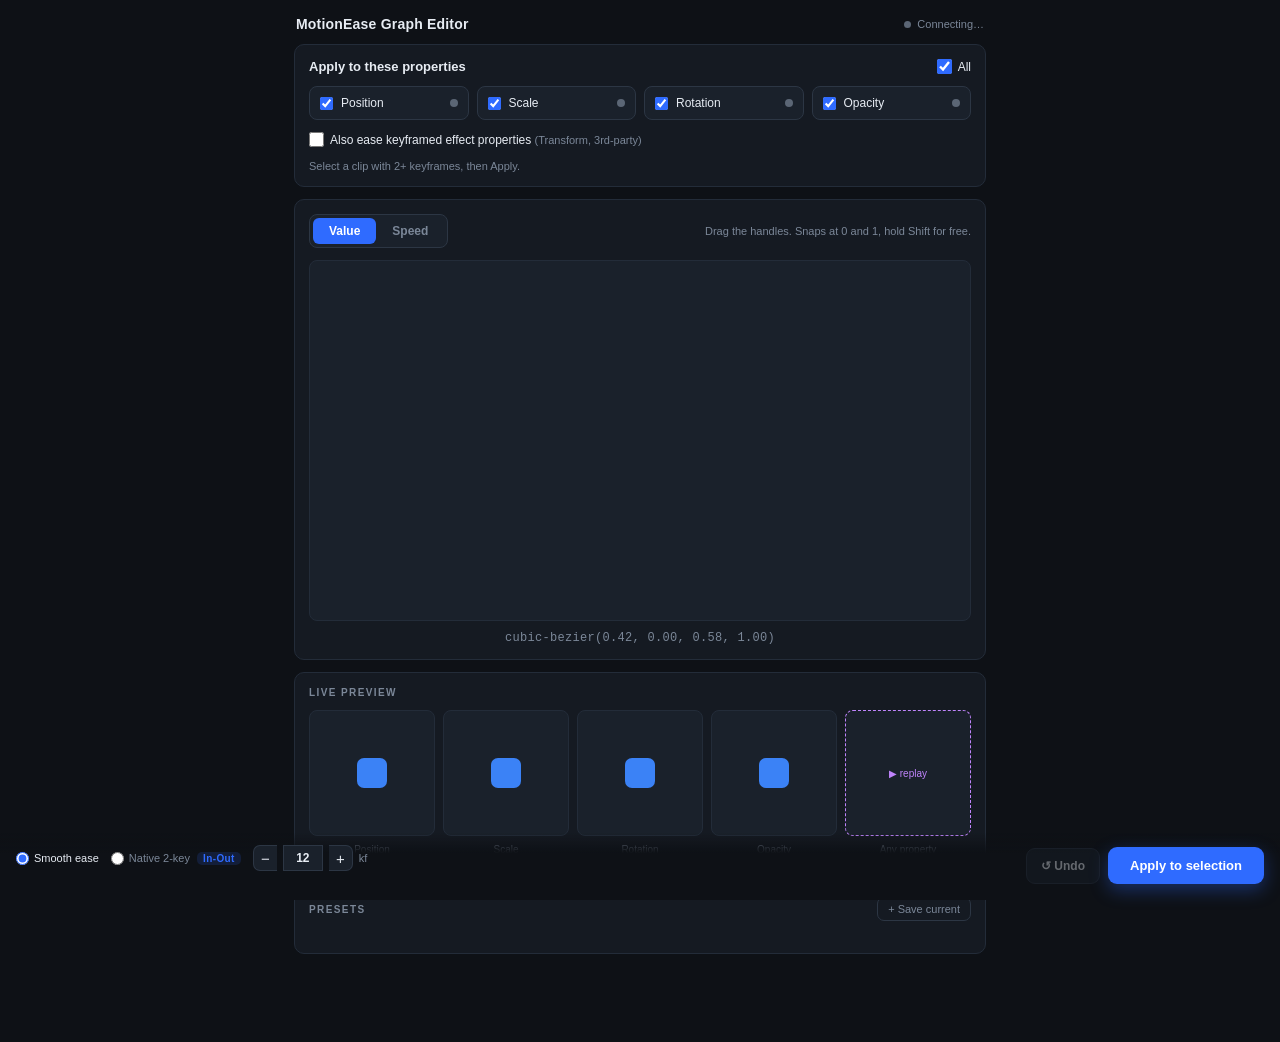
==== client/index.html @ fe0fc0a9 "Add Undo/Restore for Apply + clarify Value/Speed - Host snapshots each property's keyframes (times/v" ====
<!DOCTYPE html>
<html lang="en">
<head>
    <meta charset="UTF-8" />
    <meta name="viewport" content="width=device-width, initial-scale=1.0" />
    <title>MotionEase Graph Editor</title>
    <link rel="stylesheet" href="css/style.css" />
</head>
<body>
    <div id="app">
        <!-- Title bar -->
        <header class="titlebar">
            <span class="title">MotionEase Graph Editor</span>
            <span class="status" id="hostStatus"><span class="dot"></span> Connecting…</span>
        </header>

        <!-- Properties -->
        <section class="block">
            <div class="row spread">
                <h2>Apply to these properties</h2>
                <label class="check inline">
                    <input type="checkbox" id="propAll" checked />
                    <span>All</span>
                </label>
            </div>
            <div class="prop-grid" id="propGrid">
                <label class="prop-chip"><input type="checkbox" data-prop="position" checked /><span>Position</span><i class="kf-dot" data-dot="position" title="keyframe status"></i></label>
                <label class="prop-chip"><input type="checkbox" data-prop="scale" checked /><span>Scale</span><i class="kf-dot" data-dot="scale"></i></label>
                <label class="prop-chip"><input type="checkbox" data-prop="rotation" checked /><span>Rotation</span><i class="kf-dot" data-dot="rotation"></i></label>
                <label class="prop-chip"><input type="checkbox" data-prop="opacity" checked /><span>Opacity</span><i class="kf-dot" data-dot="opacity"></i></label>
            </div>
            <label class="check inline anykeyed"><input type="checkbox" id="anyKeyed" /><span>Also ease keyframed effect properties <em>(Transform, 3rd-party)</em></span></label>
            <p class="hint" id="selectionHint">Select a clip with 2+ keyframes, then Apply.</p>
            <p class="hint effects-line" id="effectsLine"></p>
        </section>

        <!-- Editor -->
        <section class="block">
            <div class="row spread">
                <div class="seg" role="tablist">
                    <button class="seg-btn active" id="tabValue" data-mode="value" title="Value graph: the property's value over time — the ease shape itself.">Value</button>
                    <button class="seg-btn" id="tabSpeed" data-mode="speed" title="Speed graph: the same ease seen as velocity — how fast the value moves at each moment (accelerate / coast / decelerate).">Speed</button>
                </div>
                <span class="hint small">Drag the handles. Snaps at 0 and 1, hold Shift for free.</span>
            </div>

            <div class="graph-wrap">
                <canvas id="graph" width="560" height="300"></canvas>
            </div>

            <div class="readout" id="readout">cubic-bezier(0.42, 0.00, 0.58, 1.00)</div>
        </section>

        <!-- Live preview -->
        <section class="block">
            <div class="section-cap">LIVE PREVIEW</div>
            <div class="preview-row">
                <div class="preview-cell" data-preview="position"><div class="stage"><div class="dot-box" id="pvPosition"></div></div><span>Position</span></div>
                <div class="preview-cell" data-preview="scale"><div class="stage"><div class="dot-box" id="pvScale"></div></div><span>Scale</span></div>
                <div class="preview-cell" data-preview="rotation"><div class="stage"><div class="dot-box" id="pvRotation"></div></div><span>Rotation</span></div>
                <div class="preview-cell" data-preview="opacity"><div class="stage"><div class="dot-box" id="pvOpacity"></div></div><span>Opacity</span></div>
                <div class="preview-cell more" id="replayBtn"><div class="stage"><div class="more-badge">▶ replay</div></div><span>Any property</span></div>
            </div>
        </section>

        <!-- Presets -->
        <section class="block">
            <div class="row spread">
                <div class="section-cap">PRESETS</div>
                <button class="ghost-btn" id="savePresetBtn">+ Save current</button>
            </div>
            <div class="preset-scroll" id="presetScroll"></div>
        </section>

        <!-- Apply bar -->
        <footer class="applybar">
            <div class="apply-mode">
                <label class="radio" title="Bakes a few keyframes that trace your exact curve (incl. overshoot). Reliable on every Premiere version. Recommended."><input type="radio" name="applyMode" value="bake" checked /><span>Smooth ease</span></label>
                <label class="radio" title="Keeps only your 2 keyframes and applies Premiere's bezier ease. Cleanest, but a generic ease — can't reproduce the exact curve."><input type="radio" name="applyMode" value="native" /><span>Native 2-key</span><em class="ease-type" id="easeType">In-Out</em></label>
                <span class="dens" id="densWrap">
                    <button class="step" id="densMinus" type="button" tabindex="-1" aria-label="Fewer keyframes">&minus;</button>
                    <input id="densInput" type="number" min="4" max="120" value="12" />
                    <button class="step" id="densPlus" type="button" tabindex="-1" aria-label="More keyframes">+</button>
                    <span class="dens-label">kf</span>
                </span>
                <span class="mode-caption" id="modeCaption"></span>
            </div>
            <div class="apply-actions">
                <button class="undo-btn" id="undoBtn" title="Restore properties to before the last Apply (Ctrl+Z)" disabled>↺ Undo</button>
                <button class="apply-btn" id="applyBtn">Apply to selection</button>
            </div>
        </footer>

        <div class="toast" id="toast"></div>
    </div>

    <script src="js/CSInterface.js"></script>
    <script src="js/bezier.js"></script>
    <script src="js/presets.js"></script>
    <script src="js/graph.js"></script>
    <script src="js/main.js"></script>
</body>
</html>
---- client/css/style.css ----
:root {
    --bg: #0e1116;
    --panel: #151a22;
    --panel-2: #1a212b;
    --stroke: #232c39;
    --stroke-2: #2c3644;
    --text: #e7ecf3;
    --muted: #7b8798;
    --muted-2: #5b6675;
    --accent: #2f6bff;
    --accent-soft: rgba(47, 107, 255, 0.15);
    --curve: #3b82f6;
    --handle-a: #c084fc;
    --handle-b: #f59e0b;
    --grid: rgba(255, 255, 255, 0.05);
    --ok: #22c55e;
    --radius: 10px;
    --font: -apple-system, BlinkMacSystemFont, "Segoe UI", Roboto, Helvetica, Arial, sans-serif;
}

* { box-sizing: border-box; margin: 0; padding: 0; }

html, body {
    background: var(--bg);
    color: var(--text);
    font-family: var(--font);
    font-size: 13px;
    -webkit-user-select: none;
    user-select: none;
    overflow-x: hidden;
    scrollbar-width: thin;                       /* Firefox / newer Chromium */
    scrollbar-color: var(--stroke-2) transparent;
}

/* ---- Themed scrollbars (panel runs in Chromium, so webkit rules apply) ---- */
::-webkit-scrollbar { width: 10px; height: 10px; }
::-webkit-scrollbar-track { background: transparent; }
::-webkit-scrollbar-thumb {
    background: var(--stroke-2);
    border-radius: 10px;
    border: 3px solid transparent;               /* inset padding around the thumb */
    background-clip: content-box;                /* keeps the rounded pill look */
    min-height: 36px;
}
::-webkit-scrollbar-thumb:hover { background: #3f4b5e; background-clip: content-box; }
::-webkit-scrollbar-thumb:active { background: var(--accent); background-clip: content-box; }
::-webkit-scrollbar-corner { background: transparent; }

#app { padding: 12px 14px 76px; max-width: 720px; margin: 0 auto; }

/* Title bar */
.titlebar { display: flex; align-items: center; justify-content: space-between; padding: 4px 2px 12px; }
.title { font-weight: 600; font-size: 14px; letter-spacing: .2px; }
.status { display: flex; align-items: center; gap: 6px; font-size: 11px; color: var(--muted); }
.status .dot { width: 7px; height: 7px; border-radius: 50%; background: var(--muted-2); }
.status.ok .dot { background: var(--ok); box-shadow: 0 0 8px var(--ok); }
.status.err .dot { background: #ef4444; }

/* Blocks */
.block {
    background: var(--panel);
    border: 1px solid var(--stroke);
    border-radius: var(--radius);
    padding: 14px;
    margin-bottom: 12px;
}
.row { display: flex; align-items: center; gap: 10px; }
.spread { justify-content: space-between; }
h2 { font-size: 13px; font-weight: 600; }
.section-cap { font-size: 10px; letter-spacing: 1.4px; color: var(--muted); font-weight: 700; }
.hint { color: var(--muted); font-size: 11px; margin-top: 10px; }
.hint.small { margin-top: 0; }

/* Checkboxes */
.check { display: inline-flex; align-items: center; gap: 6px; cursor: pointer; }
.check input { accent-color: var(--accent); width: 15px; height: 15px; }
.check.inline span { color: var(--text); font-size: 12px; }

/* Property chips */
.prop-grid { display: grid; grid-template-columns: repeat(4, 1fr); gap: 8px; margin-top: 12px; }
.prop-chip {
    display: flex; align-items: center; gap: 8px; cursor: pointer;
    background: var(--panel-2); border: 1px solid var(--stroke-2);
    border-radius: 8px; padding: 9px 10px; transition: border-color .15s, background .15s;
}
.prop-chip:hover { border-color: #3a4658; }
.prop-chip input { accent-color: var(--accent); }
.prop-chip span { font-size: 12px; flex: 1; }

/* per-property keyframe status dot */
.kf-dot {
    width: 8px; height: 8px; border-radius: 50%; flex: 0 0 auto;
    background: var(--muted-2); box-shadow: none; transition: background .2s, box-shadow .2s;
}
.kf-dot.keyed { background: var(--ok); box-shadow: 0 0 7px var(--ok); }      /* has 2+ keyframes */
.kf-dot.none  { background: var(--muted-2); opacity: .6; }                   /* keyframeable, not animated */
.kf-dot.absent { background: transparent; border: 1px solid var(--stroke-2); } /* not on this clip */

.anykeyed { margin-top: 12px; }
.anykeyed span { font-size: 12px; color: var(--text); }
.anykeyed em { font-style: normal; color: var(--muted); font-size: 11px; }
.effects-line { margin-top: 6px; color: var(--handle-a); font-size: 11px; }
.effects-line:empty { display: none; }

/* Segmented control */
.seg { display: inline-flex; background: var(--panel-2); border: 1px solid var(--stroke-2); border-radius: 8px; padding: 3px; }
.seg-btn {
    border: none; background: transparent; color: var(--muted);
    padding: 6px 16px; border-radius: 6px; font-size: 12px; font-weight: 600; cursor: pointer;
    font-family: var(--font); transition: all .15s;
}
.seg-btn.active { background: var(--accent); color: #fff; }

/* Graph */
.graph-wrap { margin-top: 12px; background: var(--panel-2); border: 1px solid var(--stroke); border-radius: 8px; padding: 6px; }
#graph { width: 100%; height: auto; display: block; cursor: crosshair; touch-action: none; }
.readout {
    margin-top: 10px; font-family: "SF Mono", "Cascadia Code", Consolas, monospace;
    font-size: 12px; color: var(--muted); text-align: center; letter-spacing: .3px;
}

/* Live preview */
.preview-row { display: grid; grid-template-columns: repeat(5, 1fr); gap: 8px; margin-top: 12px; }
.preview-cell { display: flex; flex-direction: column; align-items: center; gap: 8px; }
.preview-cell span { font-size: 10px; color: var(--muted); }
.stage {
    width: 100%; aspect-ratio: 1 / 1; background: var(--panel-2);
    border: 1px solid var(--stroke); border-radius: 8px; position: relative; overflow: hidden;
    display: flex; align-items: center; justify-content: center;
}
.dot-box { width: 30px; height: 30px; border-radius: 7px; background: var(--curve); }
.preview-cell.more .stage { border-style: dashed; border-color: var(--handle-a); }
.more-badge { font-size: 10px; color: var(--handle-a); cursor: pointer; }

/* Presets */
.preset-scroll { display: flex; gap: 8px; overflow-x: auto; padding: 12px 2px 6px; }
.preset {
    flex: 0 0 auto; width: 78px; background: var(--panel-2);
    border: 1px solid var(--stroke-2); border-radius: 8px; padding: 8px; cursor: pointer;
    display: flex; flex-direction: column; gap: 6px; align-items: center; transition: border-color .15s;
    position: relative;
}
.preset:hover { border-color: var(--accent); }
.preset.active { border-color: var(--accent); box-shadow: 0 0 0 1px var(--accent) inset; }
.preset canvas { width: 100%; height: 40px; display: block; }
.preset span { font-size: 10px; color: var(--muted); white-space: nowrap; overflow: hidden; text-overflow: ellipsis; max-width: 100%; }
.preset .del { position: absolute; top: 2px; right: 4px; color: var(--muted-2); font-size: 12px; display: none; }
.preset:hover .del { display: block; }

.ghost-btn {
    background: transparent; border: 1px solid var(--stroke-2); color: var(--muted);
    border-radius: 7px; padding: 5px 10px; font-size: 11px; cursor: pointer; font-family: var(--font);
}
.ghost-btn:hover { color: var(--text); border-color: #3a4658; }

/* Apply bar */
.applybar {
    position: fixed; left: 0; right: 0; bottom: 0; background: linear-gradient(180deg, rgba(14,17,22,0) 0%, var(--bg) 30%);
    padding: 12px 16px 14px; display: flex; align-items: center; justify-content: space-between; gap: 12px;
}
.range-opt { font-size: 11px; }
.apply-mode { display: flex; align-items: center; gap: 12px; font-size: 11px; flex-wrap: wrap; }
.radio { display: inline-flex; align-items: center; gap: 5px; cursor: pointer; color: var(--muted); }
.radio input { accent-color: var(--accent); }
.radio input:checked + span { color: var(--text); }
/* segmented stepper pill: [ − | 24 | + ] kf */
.dens { color: var(--muted); display: inline-flex; align-items: center; gap: 6px; }
.dens.hidden { display: none; }
.dens .step,
.dens input {
    background: var(--panel-2);
    border: 1px solid var(--stroke-2);
    color: var(--text);
    height: 26px;
    font-family: var(--font);
}
.dens .step {
    width: 24px; padding: 0; font-size: 15px; line-height: 1; cursor: pointer;
    display: inline-flex; align-items: center; justify-content: center;
    transition: background .12s, color .12s, border-color .12s;
}
.dens #densMinus { border-radius: 7px 0 0 7px; border-right: none; }
.dens #densPlus { border-radius: 0 7px 7px 0; border-left: none; }
.dens input {
    width: 40px; text-align: center; font-size: 12px; font-weight: 600;
    border-radius: 0; padding: 0; margin: 0; -moz-appearance: textfield;
}
.dens .step:hover { background: var(--stroke-2); color: #fff; }
.dens .step:active { background: var(--accent); border-color: var(--accent); color: #fff; }
.dens input:focus { outline: none; border-color: var(--accent); }
.dens-label { font-size: 11px; color: var(--muted); }
.mode-caption { flex-basis: 100%; font-size: 10px; color: var(--muted); margin-top: 3px; line-height: 1.3; }
/* kill the native Windows spinner arrows */
.dens input::-webkit-outer-spin-button,
.dens input::-webkit-inner-spin-button { -webkit-appearance: none; margin: 0; }
.ease-type {
    font-style: normal; font-size: 10px; font-weight: 700; letter-spacing: .4px;
    color: var(--accent); background: var(--accent-soft);
    border-radius: 5px; padding: 1px 6px; margin-left: 2px;
}
.ease-type.linear { color: var(--muted); background: transparent; border: 1px solid var(--stroke-2); }
.apply-btn {
    background: var(--accent); color: #fff; border: none; border-radius: 9px;
    padding: 11px 22px; font-size: 13px; font-weight: 700; cursor: pointer; font-family: var(--font);
    box-shadow: 0 6px 18px rgba(47,107,255,.35);
}
.apply-actions { display: flex; align-items: center; gap: 8px; }
.undo-btn {
    background: var(--panel-2); color: var(--text); border: 1px solid var(--stroke-2);
    border-radius: 9px; padding: 10px 14px; font-size: 12px; font-weight: 600;
    cursor: pointer; font-family: var(--font); transition: border-color .15s, color .15s;
}
.undo-btn:hover:not(:disabled) { border-color: var(--accent); color: #fff; }
.undo-btn:active:not(:disabled) { transform: translateY(1px); }
.undo-btn:disabled { opacity: .4; cursor: not-allowed; }
.apply-btn:hover { filter: brightness(1.08); }
.apply-btn:active { transform: translateY(1px); }
.apply-btn:disabled { opacity: .5; cursor: not-allowed; box-shadow: none; }

/* Toast */
.toast {
    position: fixed; bottom: 70px; left: 50%; transform: translateX(-50%) translateY(20px);
    background: #0b0e13; border: 1px solid var(--stroke-2); color: var(--text);
    padding: 10px 16px; border-radius: 8px; font-size: 12px; opacity: 0; pointer-events: none;
    transition: opacity .2s, transform .2s; max-width: 90%; text-align: center;
}
.toast.show { opacity: 1; transform: translateX(-50%) translateY(0); }
.toast.err { border-color: #ef4444; }
.toast.ok { border-color: var(--ok); }
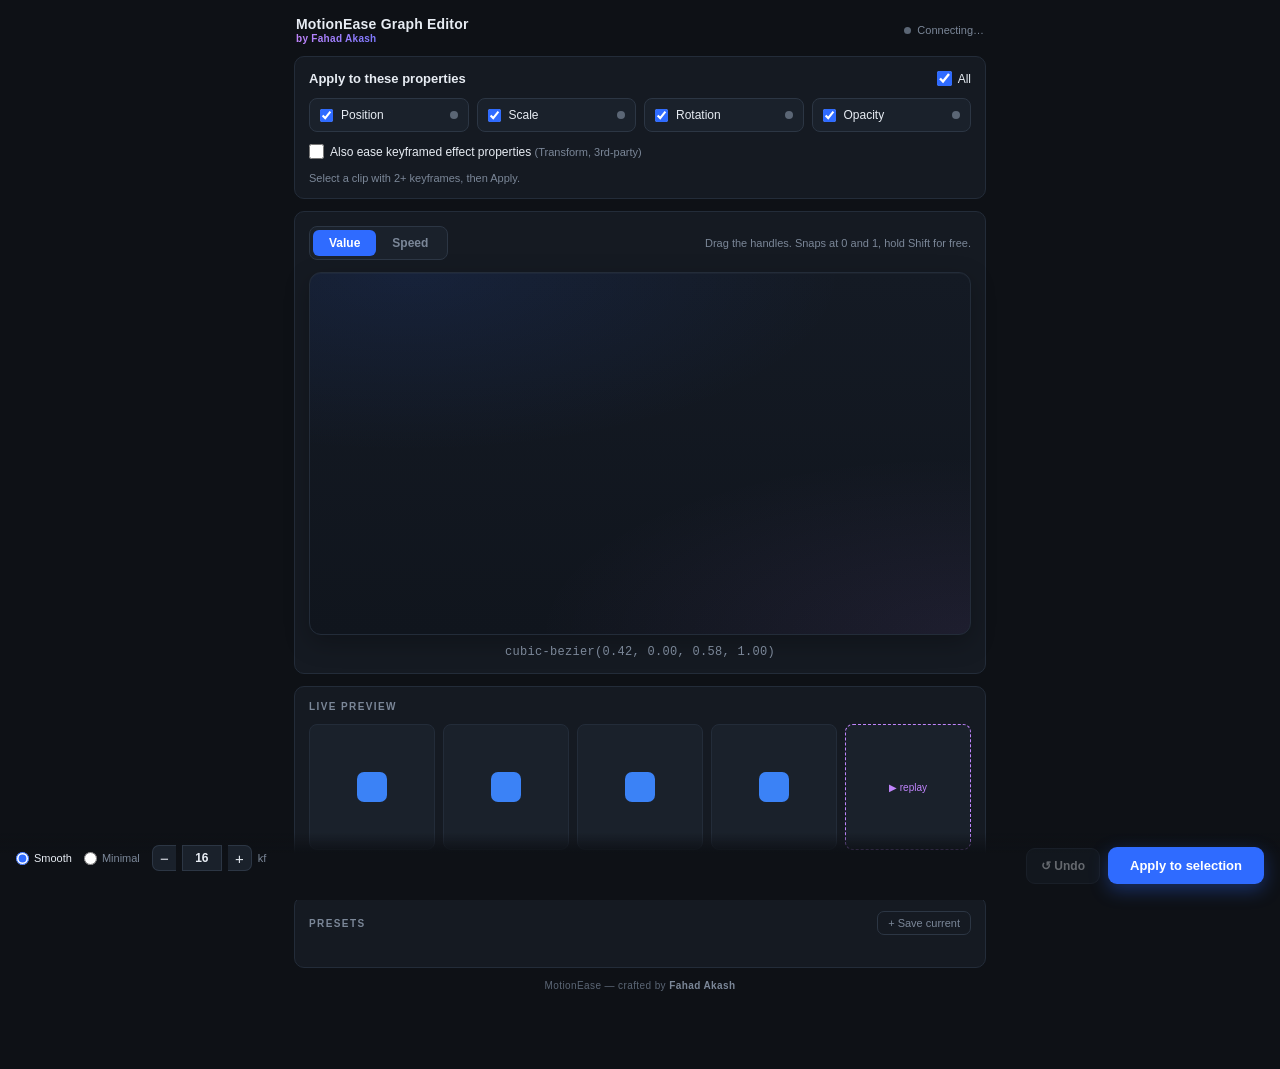
==== commit a10ede6c: "Replace broken Native mode with Minimal; upgrade graph UI; add credit - Native 2-key relied on Premi" ====
--- a/client/index.html
+++ b/client/index.html
@@ -10,7 +10,10 @@
     <div id="app">
         <!-- Title bar -->
         <header class="titlebar">
-            <span class="title">MotionEase Graph Editor</span>
+            <div class="title-wrap">
+                <span class="title">MotionEase Graph Editor</span>
+                <span class="byline">by Fahad Akash</span>
+            </div>
             <span class="status" id="hostStatus"><span class="dot"></span> Connecting…</span>
         </header>
 
@@ -72,14 +75,16 @@
             <div class="preset-scroll" id="presetScroll"></div>
         </section>
 
+        <div class="credit">MotionEase — crafted by <b>Fahad Akash</b></div>
+
         <!-- Apply bar -->
         <footer class="applybar">
             <div class="apply-mode">
-                <label class="radio" title="Bakes a few keyframes that trace your exact curve (incl. overshoot). Reliable on every Premiere version. Recommended."><input type="radio" name="applyMode" value="bake" checked /><span>Smooth ease</span></label>
-                <label class="radio" title="Keeps only your 2 keyframes and applies Premiere's bezier ease. Cleanest, but a generic ease — can't reproduce the exact curve."><input type="radio" name="applyMode" value="native" /><span>Native 2-key</span><em class="ease-type" id="easeType">In-Out</em></label>
+                <label class="radio" title="Traces your exact curve with a smooth set of keyframes (~16). Best fidelity. Recommended."><input type="radio" name="applyMode" value="smooth" data-density="16" checked /><span>Smooth</span></label>
+                <label class="radio" title="Traces your curve with only a few keyframes (~6). Cleaner &amp; lighter, still accurate — and it always applies."><input type="radio" name="applyMode" value="minimal" data-density="6" /><span>Minimal</span></label>
                 <span class="dens" id="densWrap">
                     <button class="step" id="densMinus" type="button" tabindex="-1" aria-label="Fewer keyframes">&minus;</button>
-                    <input id="densInput" type="number" min="4" max="120" value="12" />
+                    <input id="densInput" type="number" min="3" max="120" value="16" />
                     <button class="step" id="densPlus" type="button" tabindex="-1" aria-label="More keyframes">+</button>
                     <span class="dens-label">kf</span>
                 </span>
--- a/client/css/style.css
+++ b/client/css/style.css
@@ -50,7 +50,19 @@
 
 /* Title bar */
 .titlebar { display: flex; align-items: center; justify-content: space-between; padding: 4px 2px 12px; }
+.title-wrap { display: flex; flex-direction: column; gap: 1px; }
 .title { font-weight: 600; font-size: 14px; letter-spacing: .2px; }
+.byline {
+    font-size: 10px; color: var(--muted); letter-spacing: .3px;
+    background: linear-gradient(90deg, var(--handle-a), var(--accent));
+    -webkit-background-clip: text; background-clip: text; -webkit-text-fill-color: transparent;
+    font-weight: 600;
+}
+.credit {
+    text-align: center; font-size: 10px; color: var(--muted-2); letter-spacing: .4px;
+    margin: 4px 0 2px;
+}
+.credit b { color: var(--muted); font-weight: 600; }
 .status { display: flex; align-items: center; gap: 6px; font-size: 11px; color: var(--muted); }
 .status .dot { width: 7px; height: 7px; border-radius: 50%; background: var(--muted-2); }
 .status.ok .dot { background: var(--ok); box-shadow: 0 0 8px var(--ok); }
@@ -112,7 +124,14 @@
 .seg-btn.active { background: var(--accent); color: #fff; }
 
 /* Graph */
-.graph-wrap { margin-top: 12px; background: var(--panel-2); border: 1px solid var(--stroke); border-radius: 8px; padding: 6px; }
+.graph-wrap {
+    margin-top: 12px; border: 1px solid var(--stroke); border-radius: 12px; padding: 8px;
+    background:
+        radial-gradient(120% 90% at 15% 0%, rgba(47,107,255,0.10), transparent 55%),
+        radial-gradient(120% 90% at 100% 100%, rgba(192,132,252,0.08), transparent 55%),
+        linear-gradient(180deg, #141a24 0%, #10151d 100%);
+    box-shadow: inset 0 1px 0 rgba(255,255,255,0.03), 0 8px 24px rgba(0,0,0,0.25);
+}
 #graph { width: 100%; height: auto; display: block; cursor: crosshair; touch-action: none; }
 .readout {
     margin-top: 10px; font-family: "SF Mono", "Cascadia Code", Consolas, monospace;
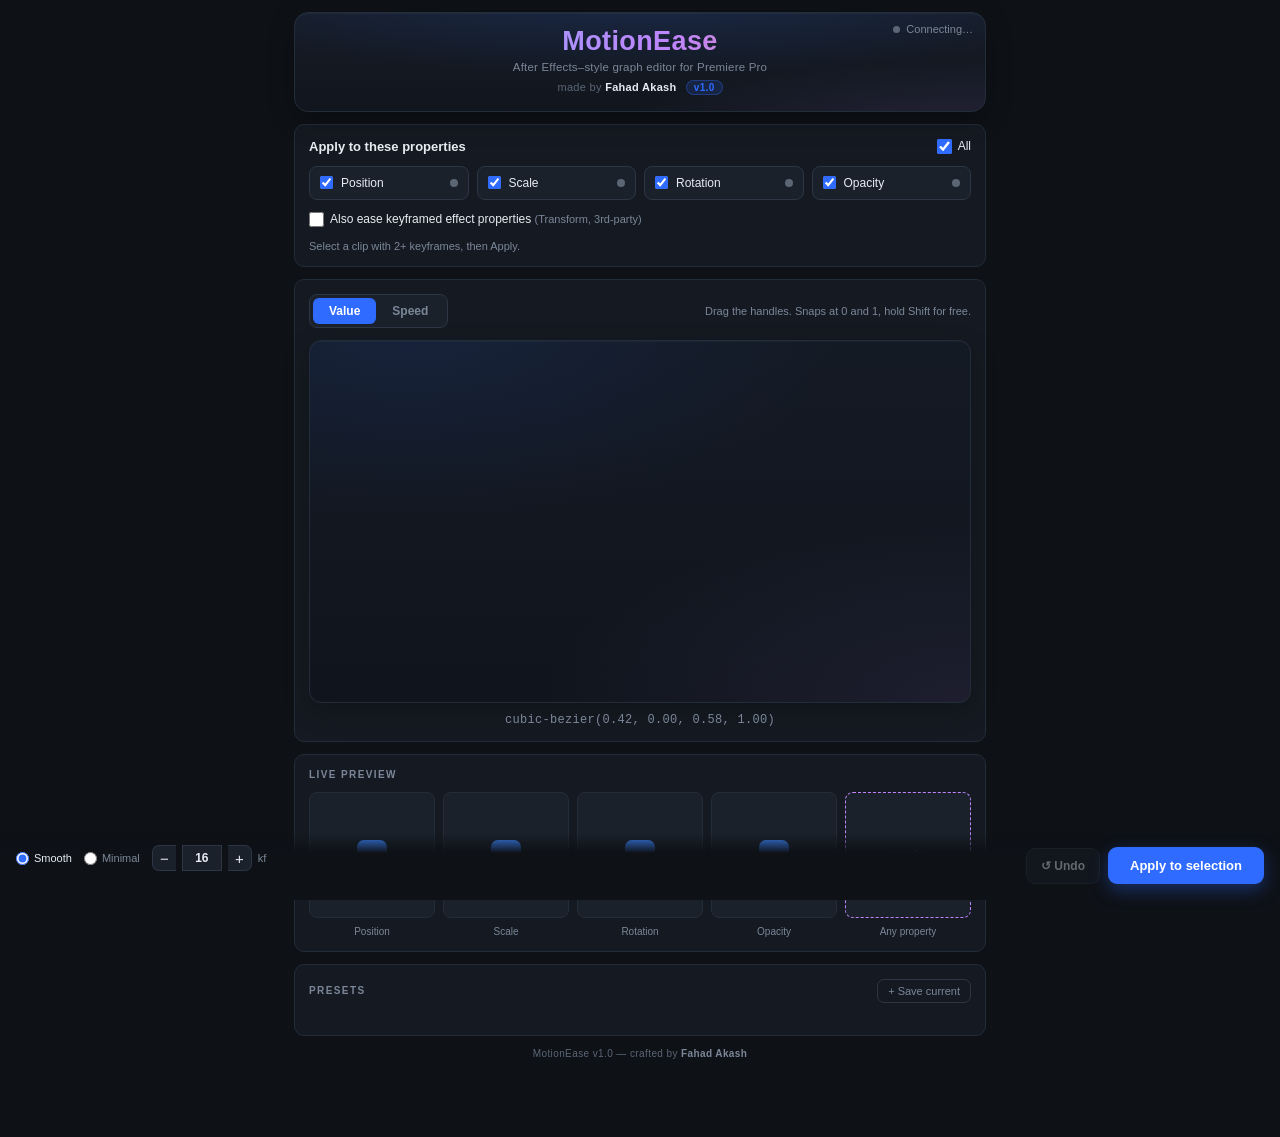
==== commit fed8ce41: "Branded hero header, version badge, and tooltips everywhere - Header redesigned into a centered hero" ====
--- a/client/index.html
+++ b/client/index.html
@@ -9,30 +9,29 @@
 <body>
     <div id="app">
         <!-- Title bar -->
-        <header class="titlebar">
-            <div class="title-wrap">
-                <span class="title">MotionEase Graph Editor</span>
-                <span class="byline">by Fahad Akash</span>
-            </div>
-            <span class="status" id="hostStatus"><span class="dot"></span> Connecting…</span>
+        <header class="hero">
+            <span class="status" id="hostStatus" title="Connection to Premiere Pro"><span class="dot"></span> Connecting…</span>
+            <h1 class="hero-title" title="MotionEase — an After Effects–style value & speed graph editor for Premiere Pro">MotionEase</h1>
+            <p class="hero-sub">After Effects–style graph editor for Premiere Pro</p>
+            <p class="hero-meta">made by <b title="Author">Fahad Akash</b> <span class="ver" title="Version 1.0">v1.0</span></p>
         </header>
 
         <!-- Properties -->
         <section class="block">
             <div class="row spread">
-                <h2>Apply to these properties</h2>
-                <label class="check inline">
+                <h2 title="Pick which of the clip's properties the ease is applied to when you press Apply">Apply to these properties</h2>
+                <label class="check inline" title="Toggle all four properties on or off">
                     <input type="checkbox" id="propAll" checked />
                     <span>All</span>
                 </label>
             </div>
             <div class="prop-grid" id="propGrid">
-                <label class="prop-chip"><input type="checkbox" data-prop="position" checked /><span>Position</span><i class="kf-dot" data-dot="position" title="keyframe status"></i></label>
-                <label class="prop-chip"><input type="checkbox" data-prop="scale" checked /><span>Scale</span><i class="kf-dot" data-dot="scale"></i></label>
-                <label class="prop-chip"><input type="checkbox" data-prop="rotation" checked /><span>Rotation</span><i class="kf-dot" data-dot="rotation"></i></label>
-                <label class="prop-chip"><input type="checkbox" data-prop="opacity" checked /><span>Opacity</span><i class="kf-dot" data-dot="opacity"></i></label>
+                <label class="prop-chip" title="Apply the ease to Motion → Position (and any Transform-effect Position)"><input type="checkbox" data-prop="position" checked /><span>Position</span><i class="kf-dot" data-dot="position" title="Green = has keyframes · Dim = no keyframes yet · Hollow = not on this clip"></i></label>
+                <label class="prop-chip" title="Apply the ease to Scale"><input type="checkbox" data-prop="scale" checked /><span>Scale</span><i class="kf-dot" data-dot="scale" title="Green = has keyframes · Dim = no keyframes yet · Hollow = not on this clip"></i></label>
+                <label class="prop-chip" title="Apply the ease to Rotation"><input type="checkbox" data-prop="rotation" checked /><span>Rotation</span><i class="kf-dot" data-dot="rotation" title="Green = has keyframes · Dim = no keyframes yet · Hollow = not on this clip"></i></label>
+                <label class="prop-chip" title="Apply the ease to Opacity"><input type="checkbox" data-prop="opacity" checked /><span>Opacity</span><i class="kf-dot" data-dot="opacity" title="Green = has keyframes · Dim = no keyframes yet · Hollow = not on this clip"></i></label>
             </div>
-            <label class="check inline anykeyed"><input type="checkbox" id="anyKeyed" /><span>Also ease keyframed effect properties <em>(Transform, 3rd-party)</em></span></label>
+            <label class="check inline anykeyed" title="Also ease ANY parameter that has 2+ keyframes — covers the Transform effect and third-party plugin properties with custom names"><input type="checkbox" id="anyKeyed" /><span>Also ease keyframed effect properties <em>(Transform, 3rd-party)</em></span></label>
             <p class="hint" id="selectionHint">Select a clip with 2+ keyframes, then Apply.</p>
             <p class="hint effects-line" id="effectsLine"></p>
         </section>
@@ -47,35 +46,35 @@
                 <span class="hint small">Drag the handles. Snaps at 0 and 1, hold Shift for free.</span>
             </div>
 
-            <div class="graph-wrap">
+            <div class="graph-wrap" title="Drag the two colored handles to shape the ease. Hold Shift for free movement past 0–1 (overshoot / anticipation).">
                 <canvas id="graph" width="560" height="300"></canvas>
             </div>
 
-            <div class="readout" id="readout">cubic-bezier(0.42, 0.00, 0.58, 1.00)</div>
+            <div class="readout" id="readout" title="The ease as a CSS-style cubic-bezier — the four handle coordinates">cubic-bezier(0.42, 0.00, 0.58, 1.00)</div>
         </section>
 
         <!-- Live preview -->
         <section class="block">
-            <div class="section-cap">LIVE PREVIEW</div>
+            <div class="section-cap" title="A live loop of your current ease applied to each property type">LIVE PREVIEW</div>
             <div class="preview-row">
-                <div class="preview-cell" data-preview="position"><div class="stage"><div class="dot-box" id="pvPosition"></div></div><span>Position</span></div>
-                <div class="preview-cell" data-preview="scale"><div class="stage"><div class="dot-box" id="pvScale"></div></div><span>Scale</span></div>
-                <div class="preview-cell" data-preview="rotation"><div class="stage"><div class="dot-box" id="pvRotation"></div></div><span>Rotation</span></div>
-                <div class="preview-cell" data-preview="opacity"><div class="stage"><div class="dot-box" id="pvOpacity"></div></div><span>Opacity</span></div>
-                <div class="preview-cell more" id="replayBtn"><div class="stage"><div class="more-badge">▶ replay</div></div><span>Any property</span></div>
+                <div class="preview-cell" data-preview="position" title="Your ease previewed as movement"><div class="stage"><div class="dot-box" id="pvPosition"></div></div><span>Position</span></div>
+                <div class="preview-cell" data-preview="scale" title="Your ease previewed as scaling"><div class="stage"><div class="dot-box" id="pvScale"></div></div><span>Scale</span></div>
+                <div class="preview-cell" data-preview="rotation" title="Your ease previewed as rotation"><div class="stage"><div class="dot-box" id="pvRotation"></div></div><span>Rotation</span></div>
+                <div class="preview-cell" data-preview="opacity" title="Your ease previewed as a fade"><div class="stage"><div class="dot-box" id="pvOpacity"></div></div><span>Opacity</span></div>
+                <div class="preview-cell more" id="replayBtn" title="Replay the preview loop"><div class="stage"><div class="more-badge">▶ replay</div></div><span>Any property</span></div>
             </div>
         </section>
 
         <!-- Presets -->
         <section class="block">
             <div class="row spread">
-                <div class="section-cap">PRESETS</div>
-                <button class="ghost-btn" id="savePresetBtn">+ Save current</button>
+                <div class="section-cap" title="Click a preset to load its curve. Scroll for more.">PRESETS</div>
+                <button class="ghost-btn" id="savePresetBtn" title="Save the current curve as a reusable preset">+ Save current</button>
             </div>
             <div class="preset-scroll" id="presetScroll"></div>
         </section>
 
-        <div class="credit">MotionEase — crafted by <b>Fahad Akash</b></div>
+        <div class="credit">MotionEase v1.0 — crafted by <b>Fahad Akash</b></div>
 
         <!-- Apply bar -->
         <footer class="applybar">
@@ -83,16 +82,16 @@
                 <label class="radio" title="Traces your exact curve with a smooth set of keyframes (~16). Best fidelity. Recommended."><input type="radio" name="applyMode" value="smooth" data-density="16" checked /><span>Smooth</span></label>
                 <label class="radio" title="Traces your curve with only a few keyframes (~6). Cleaner &amp; lighter, still accurate — and it always applies."><input type="radio" name="applyMode" value="minimal" data-density="6" /><span>Minimal</span></label>
                 <span class="dens" id="densWrap">
-                    <button class="step" id="densMinus" type="button" tabindex="-1" aria-label="Fewer keyframes">&minus;</button>
-                    <input id="densInput" type="number" min="3" max="120" value="16" />
-                    <button class="step" id="densPlus" type="button" tabindex="-1" aria-label="More keyframes">+</button>
-                    <span class="dens-label">kf</span>
+                    <button class="step" id="densMinus" type="button" tabindex="-1" aria-label="Fewer keyframes" title="Fewer keyframes">&minus;</button>
+                    <input id="densInput" type="number" min="3" max="120" value="16" title="How many keyframes to bake — fewer is cleaner, more is smoother" />
+                    <button class="step" id="densPlus" type="button" tabindex="-1" aria-label="More keyframes" title="More keyframes">+</button>
+                    <span class="dens-label" title="keyframes">kf</span>
                 </span>
                 <span class="mode-caption" id="modeCaption"></span>
             </div>
             <div class="apply-actions">
-                <button class="undo-btn" id="undoBtn" title="Restore properties to before the last Apply (Ctrl+Z)" disabled>↺ Undo</button>
-                <button class="apply-btn" id="applyBtn">Apply to selection</button>
+                <button class="undo-btn" id="undoBtn" title="Restore properties to how they were before the last Apply (Ctrl+Z)" disabled>↺ Undo</button>
+                <button class="apply-btn" id="applyBtn" title="Bake the ease onto the selected clip's ticked properties (playhead picks the keyframe segment)">Apply to selection</button>
             </div>
         </footer>
 
--- a/client/css/style.css
+++ b/client/css/style.css
@@ -49,15 +49,29 @@
 #app { padding: 12px 14px 76px; max-width: 720px; margin: 0 auto; }
 
 /* Title bar */
-.titlebar { display: flex; align-items: center; justify-content: space-between; padding: 4px 2px 12px; }
-.title-wrap { display: flex; flex-direction: column; gap: 1px; }
-.title { font-weight: 600; font-size: 14px; letter-spacing: .2px; }
-.byline {
-    font-size: 10px; color: var(--muted); letter-spacing: .3px;
-    background: linear-gradient(90deg, var(--handle-a), var(--accent));
+.hero {
+    position: relative; text-align: center; padding: 14px 10px 16px; margin-bottom: 12px;
+    border: 1px solid var(--stroke); border-radius: 14px;
+    background:
+        radial-gradient(120% 140% at 50% -20%, rgba(47,107,255,0.16), transparent 60%),
+        radial-gradient(90% 120% at 100% 120%, rgba(192,132,252,0.12), transparent 60%),
+        linear-gradient(180deg, #161c26 0%, #11161e 100%);
+    box-shadow: inset 0 1px 0 rgba(255,255,255,0.04), 0 8px 26px rgba(0,0,0,0.28);
+}
+.hero-title {
+    font-size: 27px; font-weight: 800; letter-spacing: .4px; line-height: 1.1;
+    background: linear-gradient(92deg, #7db0ff 0%, #c084fc 55%, #f59e0b 120%);
     -webkit-background-clip: text; background-clip: text; -webkit-text-fill-color: transparent;
-    font-weight: 600;
-}
+}
+.hero-sub { margin-top: 4px; font-size: 11.5px; color: var(--muted); letter-spacing: .2px; }
+.hero-meta { margin-top: 7px; font-size: 11px; color: var(--muted-2); letter-spacing: .3px; }
+.hero-meta b { color: var(--text); font-weight: 700; }
+.hero-meta .ver {
+    display: inline-block; margin-left: 6px; padding: 1px 7px; border-radius: 20px;
+    font-size: 10px; font-weight: 700; color: var(--accent);
+    background: var(--accent-soft); border: 1px solid rgba(47,107,255,0.35);
+}
+.hero .status { position: absolute; top: 10px; right: 12px; }
 .credit {
     text-align: center; font-size: 10px; color: var(--muted-2); letter-spacing: .4px;
     margin: 4px 0 2px;
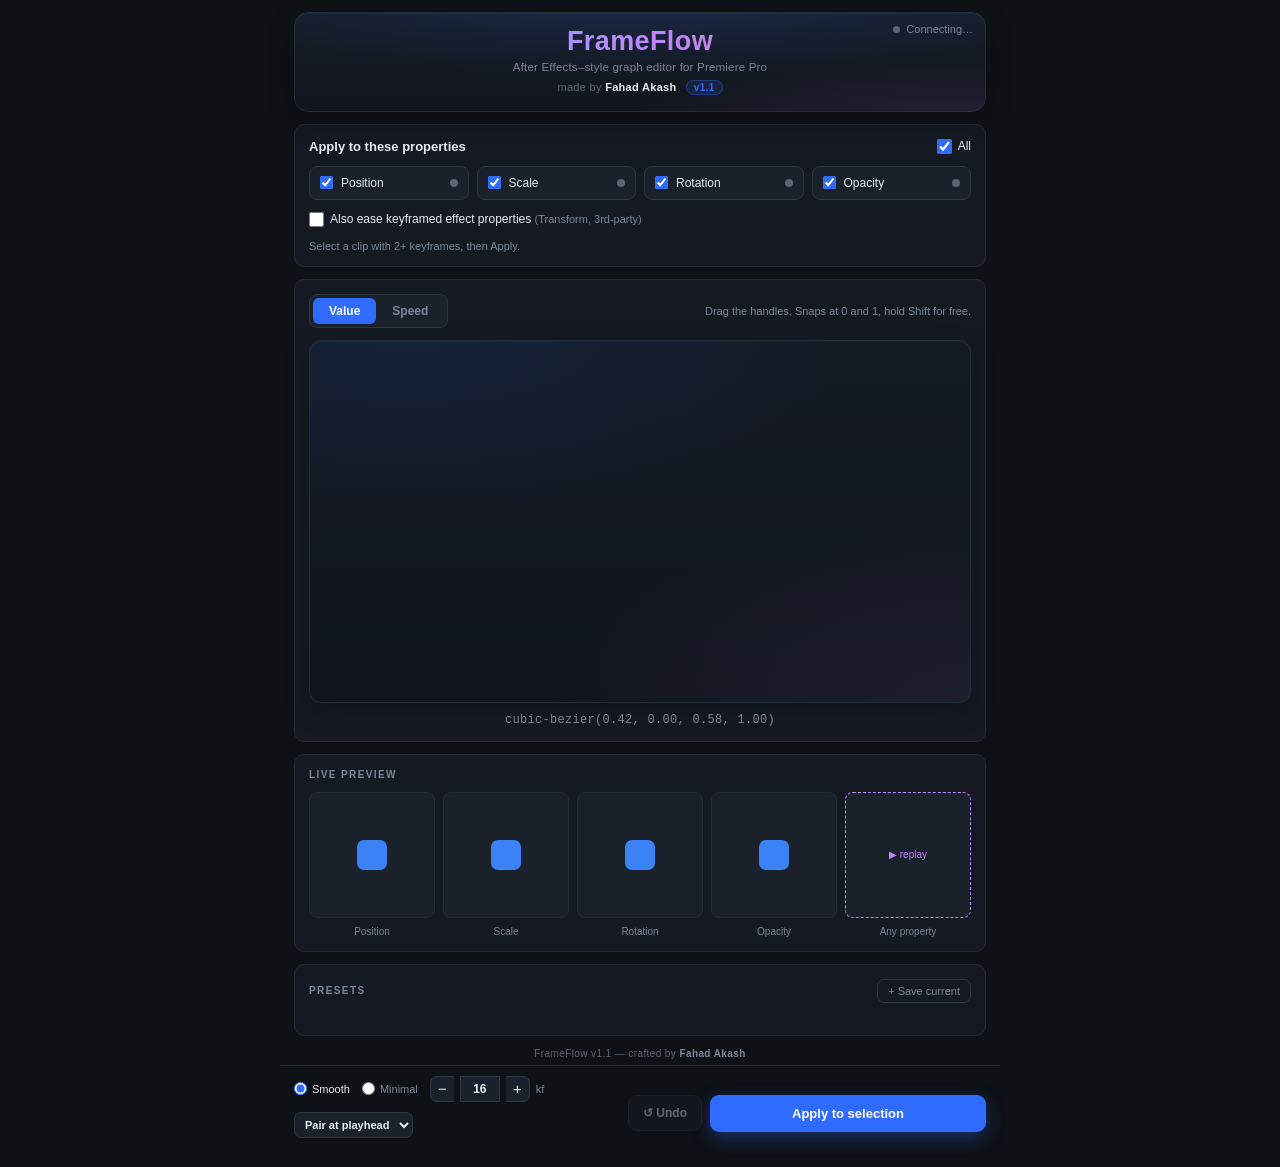
==== commit 1c3d4fd6: "Bake between your keyframes, not a two-frame sliver Applying a second time to the same clip always r" ====
--- a/client/index.html
+++ b/client/index.html
@@ -3,7 +3,7 @@
 <head>
     <meta charset="UTF-8" />
     <meta name="viewport" content="width=device-width, initial-scale=1.0" />
-    <title>MotionEase Graph Editor</title>
+    <title>FrameFlow Graph Editor</title>
     <link rel="stylesheet" href="css/style.css" />
 </head>
 <body>
@@ -11,9 +11,9 @@
         <!-- Title bar -->
         <header class="hero">
             <span class="status" id="hostStatus" title="Connection to Premiere Pro"><span class="dot"></span> Connecting…</span>
-            <h1 class="hero-title" title="MotionEase — an After Effects–style value & speed graph editor for Premiere Pro">MotionEase</h1>
+            <h1 class="hero-title" title="FrameFlow — an After Effects–style value & speed graph editor for Premiere Pro">FrameFlow</h1>
             <p class="hero-sub">After Effects–style graph editor for Premiere Pro</p>
-            <p class="hero-meta">made by <b title="Author">Fahad Akash</b> <span class="ver" title="Version 1.0">v1.0</span></p>
+            <p class="hero-meta">made by <b title="Author">Fahad Akash</b> <span class="ver" title="Version 1.1">v1.1</span></p>
         </header>
 
         <!-- Properties -->
@@ -74,7 +74,7 @@
             <div class="preset-scroll" id="presetScroll"></div>
         </section>
 
-        <div class="credit">MotionEase v1.0 — crafted by <b>Fahad Akash</b></div>
+        <div class="credit">FrameFlow v1.1 — crafted by <b>Fahad Akash</b></div>
 
         <!-- Apply bar -->
         <footer class="applybar">
@@ -87,11 +87,17 @@
                     <button class="step" id="densPlus" type="button" tabindex="-1" aria-label="More keyframes" title="More keyframes">+</button>
                     <span class="dens-label" title="keyframes">kf</span>
                 </span>
+                <select class="segsel" id="segMode" title="Which pair of YOUR keyframes to bake between. Keyframes FrameFlow baked earlier are not counted as pairs — only the ones you placed by hand.">
+                    <option value="playhead" selected>Pair at playhead</option>
+                    <option value="last">Newest pair</option>
+                    <option value="first">First pair</option>
+                    <option value="all">Every pair</option>
+                </select>
                 <span class="mode-caption" id="modeCaption"></span>
             </div>
             <div class="apply-actions">
                 <button class="undo-btn" id="undoBtn" title="Restore properties to how they were before the last Apply (Ctrl+Z)" disabled>↺ Undo</button>
-                <button class="apply-btn" id="applyBtn" title="Bake the ease onto the selected clip's ticked properties (playhead picks the keyframe segment)">Apply to selection</button>
+                <button class="apply-btn" id="applyBtn" title="Bake the ease onto the selected clip's ticked properties, between the keyframe pair chosen on the left">Apply to selection</button>
             </div>
         </footer>
 
--- a/client/css/style.css
+++ b/client/css/style.css
@@ -46,7 +46,7 @@
 ::-webkit-scrollbar-thumb:active { background: var(--accent); background-clip: content-box; }
 ::-webkit-scrollbar-corner { background: transparent; }
 
-#app { padding: 12px 14px 76px; max-width: 720px; margin: 0 auto; }
+#app { padding: 12px 14px 8px; max-width: 720px; margin: 0 auto; }
 
 /* Title bar */
 .hero {
@@ -90,8 +90,9 @@
     padding: 14px;
     margin-bottom: 12px;
 }
-.row { display: flex; align-items: center; gap: 10px; }
+.row { display: flex; align-items: center; gap: 10px; flex-wrap: wrap; }
 .spread { justify-content: space-between; }
+.hint { overflow-wrap: anywhere; }
 h2 { font-size: 13px; font-weight: 600; }
 .section-cap { font-size: 10px; letter-spacing: 1.4px; color: var(--muted); font-weight: 700; }
 .hint { color: var(--muted); font-size: 11px; margin-top: 10px; }
@@ -103,7 +104,7 @@
 .check.inline span { color: var(--text); font-size: 12px; }
 
 /* Property chips */
-.prop-grid { display: grid; grid-template-columns: repeat(4, 1fr); gap: 8px; margin-top: 12px; }
+.prop-grid { display: grid; grid-template-columns: repeat(auto-fit, minmax(108px, 1fr)); gap: 8px; margin-top: 12px; }
 .prop-chip {
     display: flex; align-items: center; gap: 8px; cursor: pointer;
     background: var(--panel-2); border: 1px solid var(--stroke-2);
@@ -153,7 +154,7 @@
 }
 
 /* Live preview */
-.preview-row { display: grid; grid-template-columns: repeat(5, 1fr); gap: 8px; margin-top: 12px; }
+.preview-row { display: grid; grid-template-columns: repeat(auto-fit, minmax(64px, 1fr)); gap: 8px; margin-top: 12px; }
 .preview-cell { display: flex; flex-direction: column; align-items: center; gap: 8px; }
 .preview-cell span { font-size: 10px; color: var(--muted); }
 .stage {
@@ -188,11 +189,13 @@
 
 /* Apply bar */
 .applybar {
-    position: fixed; left: 0; right: 0; bottom: 0; background: linear-gradient(180deg, rgba(14,17,22,0) 0%, var(--bg) 30%);
-    padding: 12px 16px 14px; display: flex; align-items: center; justify-content: space-between; gap: 12px;
+    position: sticky; bottom: 0; z-index: 5;
+    background: var(--bg); border-top: 1px solid var(--stroke);
+    margin: 6px -14px 0; padding: 10px 14px calc(8px + env(safe-area-inset-bottom, 0px));
+    display: flex; align-items: center; justify-content: space-between; gap: 10px; flex-wrap: wrap;
 }
 .range-opt { font-size: 11px; }
-.apply-mode { display: flex; align-items: center; gap: 12px; font-size: 11px; flex-wrap: wrap; }
+.apply-mode { display: flex; align-items: center; gap: 10px 12px; font-size: 11px; flex-wrap: wrap; flex: 1 1 200px; min-width: 0; }
 .radio { display: inline-flex; align-items: center; gap: 5px; cursor: pointer; color: var(--muted); }
 .radio input { accent-color: var(--accent); }
 .radio input:checked + span { color: var(--text); }
@@ -222,6 +225,13 @@
 .dens .step:active { background: var(--accent); border-color: var(--accent); color: #fff; }
 .dens input:focus { outline: none; border-color: var(--accent); }
 .dens-label { font-size: 11px; color: var(--muted); }
+.segsel {
+    background: var(--panel-2); border: 1px solid var(--stroke-2); color: var(--text);
+    height: 26px; border-radius: 7px; padding: 0 6px; font-size: 11px; font-weight: 600;
+    font-family: var(--font); cursor: pointer;
+}
+.segsel:hover { background: var(--stroke-2); }
+.segsel:focus { outline: none; border-color: var(--accent); }
 .mode-caption { flex-basis: 100%; font-size: 10px; color: var(--muted); margin-top: 3px; line-height: 1.3; }
 /* kill the native Windows spinner arrows */
 .dens input::-webkit-outer-spin-button,
@@ -234,10 +244,11 @@
 .ease-type.linear { color: var(--muted); background: transparent; border: 1px solid var(--stroke-2); }
 .apply-btn {
     background: var(--accent); color: #fff; border: none; border-radius: 9px;
-    padding: 11px 22px; font-size: 13px; font-weight: 700; cursor: pointer; font-family: var(--font);
-    box-shadow: 0 6px 18px rgba(47,107,255,.35);
-}
-.apply-actions { display: flex; align-items: center; gap: 8px; }
+    padding: 11px 20px; font-size: 13px; font-weight: 700; cursor: pointer; font-family: var(--font);
+    box-shadow: 0 6px 18px rgba(47,107,255,.35); white-space: nowrap; flex: 1 1 auto;
+}
+.undo-btn { white-space: nowrap; flex: 0 0 auto; }
+.apply-actions { display: flex; align-items: center; gap: 8px; flex: 1 1 auto; justify-content: flex-end; }
 .undo-btn {
     background: var(--panel-2); color: var(--text); border: 1px solid var(--stroke-2);
     border-radius: 9px; padding: 10px 14px; font-size: 12px; font-weight: 600;
@@ -250,13 +261,32 @@
 .apply-btn:active { transform: translateY(1px); }
 .apply-btn:disabled { opacity: .5; cursor: not-allowed; box-shadow: none; }
 
-/* Toast */
+/* Toast — slides down from the top, always fully visible, above everything */
 .toast {
-    position: fixed; bottom: 70px; left: 50%; transform: translateX(-50%) translateY(20px);
+    position: fixed; top: 12px; left: 50%; transform: translateX(-50%) translateY(-18px);
     background: #0b0e13; border: 1px solid var(--stroke-2); color: var(--text);
-    padding: 10px 16px; border-radius: 8px; font-size: 12px; opacity: 0; pointer-events: none;
-    transition: opacity .2s, transform .2s; max-width: 90%; text-align: center;
+    padding: 10px 16px; border-radius: 9px; font-size: 12px; line-height: 1.35;
+    opacity: 0; pointer-events: none; z-index: 200;
+    transition: opacity .2s, transform .2s; max-width: calc(100% - 24px); text-align: center;
+    box-shadow: 0 10px 30px rgba(0,0,0,.45);
 }
 .toast.show { opacity: 1; transform: translateX(-50%) translateY(0); }
 .toast.err { border-color: #ef4444; }
 .toast.ok { border-color: var(--ok); }
+
+/* ---- Responsive: keep everything intact when the panel gets narrow ---- */
+@media (max-width: 420px) {
+    #app { padding: 10px 10px 8px; }
+    .block { padding: 12px; }
+    .applybar { margin-left: -10px; margin-right: -10px; padding-left: 10px; padding-right: 10px; }
+    .hero { padding: 12px 8px 14px; }
+    .hero-title { font-size: 23px; }
+    .hero .status { position: static; display: inline-flex; margin-bottom: 6px; }
+    .seg-btn { padding: 6px 12px; }
+    /* stack the apply actions full-width under the mode controls */
+    .apply-actions { flex-basis: 100%; }
+}
+@media (max-width: 300px) {
+    .prop-grid { grid-template-columns: 1fr; }
+    .hero-title { font-size: 20px; }
+}
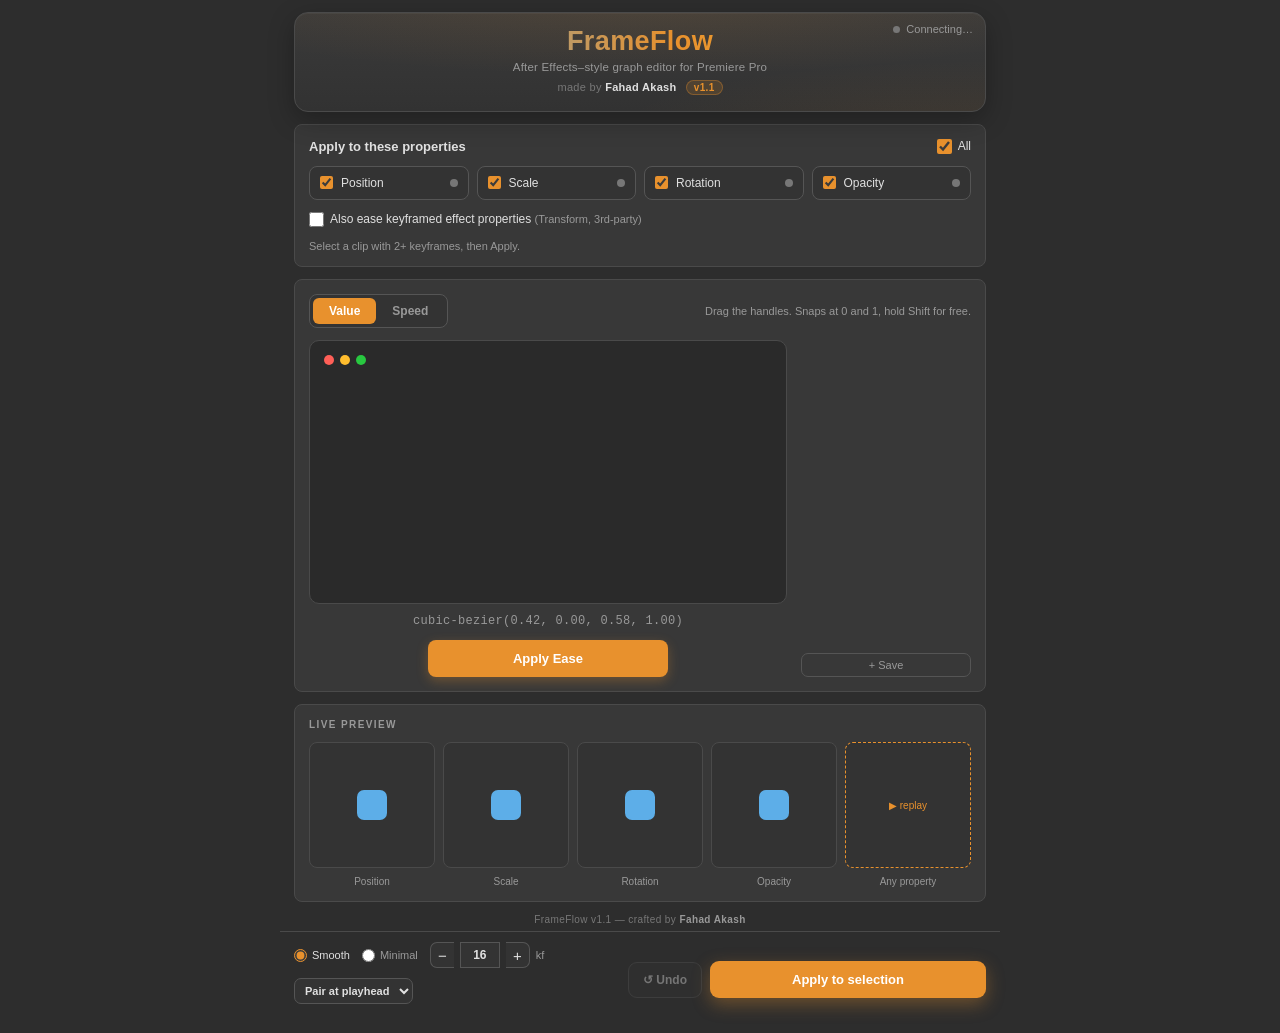
==== commit 053fa009: "Add Apply Ease button below graph readout" ====
--- a/client/index.html
+++ b/client/index.html
@@ -11,7 +11,7 @@
         <!-- Title bar -->
         <header class="hero">
             <span class="status" id="hostStatus" title="Connection to Premiere Pro"><span class="dot"></span> Connecting…</span>
-            <h1 class="hero-title" title="FrameFlow — an After Effects–style value & speed graph editor for Premiere Pro">FrameFlow</h1>
+            <h1 class="hero-title" title="FrameFlow — an After Effects–style value &amp; speed graph editor for Premiere Pro">FrameFlow</h1>
             <p class="hero-sub">After Effects–style graph editor for Premiere Pro</p>
             <p class="hero-meta">made by <b title="Author">Fahad Akash</b> <span class="ver" title="Version 1.1">v1.1</span></p>
         </header>
@@ -36,8 +36,8 @@
             <p class="hint effects-line" id="effectsLine"></p>
         </section>
 
-        <!-- Editor -->
-        <section class="block">
+        <!-- Editor + Presets (side-by-side) -->
+        <section class="block editor-block">
             <div class="row spread">
                 <div class="seg" role="tablist">
                     <button class="seg-btn active" id="tabValue" data-mode="value" title="Value graph: the property's value over time — the ease shape itself.">Value</button>
@@ -46,11 +46,26 @@
                 <span class="hint small">Drag the handles. Snaps at 0 and 1, hold Shift for free.</span>
             </div>
 
-            <div class="graph-wrap" title="Drag the two colored handles to shape the ease. Hold Shift for free movement past 0–1 (overshoot / anticipation).">
-                <canvas id="graph" width="560" height="300"></canvas>
+            <div class="editor-layout">
+                <div class="editor-main">
+                    <div class="graph-wrap" title="Drag the two colored handles to shape the ease. Hold Shift for free movement past 0–1 (overshoot / anticipation).">
+                        <div class="traffic-dots">
+                            <span class="traffic-dot red"></span>
+                            <span class="traffic-dot yellow"></span>
+                            <span class="traffic-dot green"></span>
+                        </div>
+                        <canvas id="graph" width="560" height="300"></canvas>
+                    </div>
+                    <div class="readout" id="readout" title="The ease as a CSS-style cubic-bezier — the four handle coordinates">cubic-bezier(0.42, 0.00, 0.58, 1.00)</div>
+                    <div class="editor-actions">
+                        <button class="apply-btn-main" id="applyBtnMain" title="Apply the ease onto the selected clip's properties">Apply Ease</button>
+                    </div>
+                </div>
+                <div class="preset-sidebar">
+                    <div class="preset-grid" id="presetScroll"></div>
+                    <button class="ghost-btn save-btn" id="savePresetBtn" title="Save the current curve as a reusable preset">+ Save</button>
+                </div>
             </div>
-
-            <div class="readout" id="readout" title="The ease as a CSS-style cubic-bezier — the four handle coordinates">cubic-bezier(0.42, 0.00, 0.58, 1.00)</div>
         </section>
 
         <!-- Live preview -->
@@ -63,15 +78,6 @@
                 <div class="preview-cell" data-preview="opacity" title="Your ease previewed as a fade"><div class="stage"><div class="dot-box" id="pvOpacity"></div></div><span>Opacity</span></div>
                 <div class="preview-cell more" id="replayBtn" title="Replay the preview loop"><div class="stage"><div class="more-badge">▶ replay</div></div><span>Any property</span></div>
             </div>
-        </section>
-
-        <!-- Presets -->
-        <section class="block">
-            <div class="row spread">
-                <div class="section-cap" title="Click a preset to load its curve. Scroll for more.">PRESETS</div>
-                <button class="ghost-btn" id="savePresetBtn" title="Save the current curve as a reusable preset">+ Save current</button>
-            </div>
-            <div class="preset-scroll" id="presetScroll"></div>
         </section>
 
         <div class="credit">FrameFlow v1.1 — crafted by <b>Fahad Akash</b></div>
--- a/client/css/style.css
+++ b/client/css/style.css
@@ -1,20 +1,20 @@
 :root {
-    --bg: #0e1116;
-    --panel: #151a22;
-    --panel-2: #1a212b;
-    --stroke: #232c39;
-    --stroke-2: #2c3644;
-    --text: #e7ecf3;
-    --muted: #7b8798;
-    --muted-2: #5b6675;
-    --accent: #2f6bff;
-    --accent-soft: rgba(47, 107, 255, 0.15);
-    --curve: #3b82f6;
-    --handle-a: #c084fc;
-    --handle-b: #f59e0b;
-    --grid: rgba(255, 255, 255, 0.05);
-    --ok: #22c55e;
-    --radius: 10px;
+    --bg: #2d2d2d;
+    --panel: #383838;
+    --panel-2: #333333;
+    --stroke: #4a4a4a;
+    --stroke-2: #555555;
+    --text: #e0e0e0;
+    --muted: #999999;
+    --muted-2: #777777;
+    --accent: #e8912d;
+    --accent-soft: rgba(232, 145, 45, 0.15);
+    --curve: #5daee8;
+    --handle-a: #e8912d;
+    --handle-b: #e8912d;
+    --grid: rgba(255, 255, 255, 0.07);
+    --ok: #28c840;
+    --radius: 8px;
     --font: -apple-system, BlinkMacSystemFont, "Segoe UI", Roboto, Helvetica, Arial, sans-serif;
 }
 
@@ -42,7 +42,7 @@
     background-clip: content-box;                /* keeps the rounded pill look */
     min-height: 36px;
 }
-::-webkit-scrollbar-thumb:hover { background: #3f4b5e; background-clip: content-box; }
+::-webkit-scrollbar-thumb:hover { background: #666; background-clip: content-box; }
 ::-webkit-scrollbar-thumb:active { background: var(--accent); background-clip: content-box; }
 ::-webkit-scrollbar-corner { background: transparent; }
 
@@ -53,14 +53,14 @@
     position: relative; text-align: center; padding: 14px 10px 16px; margin-bottom: 12px;
     border: 1px solid var(--stroke); border-radius: 14px;
     background:
-        radial-gradient(120% 140% at 50% -20%, rgba(47,107,255,0.16), transparent 60%),
-        radial-gradient(90% 120% at 100% 120%, rgba(192,132,252,0.12), transparent 60%),
-        linear-gradient(180deg, #161c26 0%, #11161e 100%);
+        radial-gradient(120% 140% at 50% -20%, rgba(232,145,45,0.12), transparent 60%),
+        radial-gradient(90% 120% at 100% 120%, rgba(232,145,45,0.08), transparent 60%),
+        linear-gradient(180deg, #3a3a3a 0%, #323232 100%);
     box-shadow: inset 0 1px 0 rgba(255,255,255,0.04), 0 8px 26px rgba(0,0,0,0.28);
 }
 .hero-title {
     font-size: 27px; font-weight: 800; letter-spacing: .4px; line-height: 1.1;
-    background: linear-gradient(92deg, #7db0ff 0%, #c084fc 55%, #f59e0b 120%);
+    background: linear-gradient(92deg, #5daee8 0%, #e8912d 55%, #f5c842 120%);
     -webkit-background-clip: text; background-clip: text; -webkit-text-fill-color: transparent;
 }
 .hero-sub { margin-top: 4px; font-size: 11.5px; color: var(--muted); letter-spacing: .2px; }
@@ -69,7 +69,7 @@
 .hero-meta .ver {
     display: inline-block; margin-left: 6px; padding: 1px 7px; border-radius: 20px;
     font-size: 10px; font-weight: 700; color: var(--accent);
-    background: var(--accent-soft); border: 1px solid rgba(47,107,255,0.35);
+    background: var(--accent-soft); border: 1px solid rgba(232,145,45,0.35);
 }
 .hero .status { position: absolute; top: 10px; right: 12px; }
 .credit {
@@ -110,7 +110,7 @@
     background: var(--panel-2); border: 1px solid var(--stroke-2);
     border-radius: 8px; padding: 9px 10px; transition: border-color .15s, background .15s;
 }
-.prop-chip:hover { border-color: #3a4658; }
+.prop-chip:hover { border-color: #666; }
 .prop-chip input { accent-color: var(--accent); }
 .prop-chip span { font-size: 12px; flex: 1; }
 
@@ -126,7 +126,7 @@
 .anykeyed { margin-top: 12px; }
 .anykeyed span { font-size: 12px; color: var(--text); }
 .anykeyed em { font-style: normal; color: var(--muted); font-size: 11px; }
-.effects-line { margin-top: 6px; color: var(--handle-a); font-size: 11px; }
+.effects-line { margin-top: 6px; color: var(--accent); font-size: 11px; }
 .effects-line:empty { display: none; }
 
 /* Segmented control */
@@ -138,20 +138,131 @@
 }
 .seg-btn.active { background: var(--accent); color: #fff; }
 
+/* ---- Editor Layout: graph + preset sidebar side-by-side ---- */
+.editor-layout {
+    display: flex;
+    gap: 14px;
+    margin-top: 12px;
+}
+.editor-main {
+    flex: 1 1 0;
+    min-width: 0;
+}
+
 /* Graph */
 .graph-wrap {
-    margin-top: 12px; border: 1px solid var(--stroke); border-radius: 12px; padding: 8px;
-    background:
-        radial-gradient(120% 90% at 15% 0%, rgba(47,107,255,0.10), transparent 55%),
-        radial-gradient(120% 90% at 100% 100%, rgba(192,132,252,0.08), transparent 55%),
-        linear-gradient(180deg, #141a24 0%, #10151d 100%);
-    box-shadow: inset 0 1px 0 rgba(255,255,255,0.03), 0 8px 24px rgba(0,0,0,0.25);
+    border: 1px solid var(--stroke); border-radius: 10px; padding: 8px;
+    background: #2a2a2a;
+    position: relative;
 }
 #graph { width: 100%; height: auto; display: block; cursor: crosshair; touch-action: none; }
 .readout {
     margin-top: 10px; font-family: "SF Mono", "Cascadia Code", Consolas, monospace;
     font-size: 12px; color: var(--muted); text-align: center; letter-spacing: .3px;
 }
+.editor-actions {
+    display: flex;
+    justify-content: center;
+    margin-top: 12px;
+}
+.apply-btn-main {
+    background: var(--accent);
+    color: #fff;
+    border: none;
+    border-radius: 8px;
+    padding: 11px 28px;
+    font-size: 13px;
+    font-weight: 700;
+    cursor: pointer;
+    font-family: var(--font);
+    box-shadow: 0 4px 12px rgba(232, 145, 45, 0.3);
+    transition: background 0.15s, transform 0.1s, opacity 0.15s;
+    width: 100%;
+    max-width: 240px;
+    text-align: center;
+}
+.apply-btn-main:hover:not(:disabled) {
+    filter: brightness(1.18);
+}
+.apply-btn-main:active:not(:disabled) {
+    transform: translateY(1px);
+}
+.apply-btn-main:disabled {
+    opacity: 0.5;
+    cursor: not-allowed;
+    box-shadow: none;
+}
+
+/* Traffic light dots (decorative, matches reference) */
+.traffic-dots {
+    position: absolute;
+    top: 14px;
+    left: 14px;
+    display: flex;
+    gap: 6px;
+    z-index: 2;
+}
+.traffic-dot {
+    width: 10px;
+    height: 10px;
+    border-radius: 50%;
+}
+.traffic-dot.red { background: #ff5f57; }
+.traffic-dot.yellow { background: #ffbd2e; }
+.traffic-dot.green { background: #28c840; }
+
+/* ---- Preset Sidebar (2×2 grid beside the graph) ---- */
+.preset-sidebar {
+    flex: 0 0 auto;
+    display: flex;
+    flex-direction: column;
+    gap: 8px;
+    width: 170px;
+}
+.preset-grid {
+    display: grid;
+    grid-template-columns: 1fr 1fr;
+    gap: 8px;
+    overflow-y: auto;
+    flex: 1;
+    min-height: 0;
+    align-content: start;
+}
+.preset-sidebar .save-btn {
+    text-align: center;
+}
+
+/* Preset cards (square thumbnails) */
+.preset {
+    background: var(--panel-2);
+    border: 1px solid var(--stroke-2);
+    border-radius: 8px;
+    padding: 6px;
+    cursor: pointer;
+    display: flex;
+    flex-direction: column;
+    align-items: center;
+    aspect-ratio: 1;
+    transition: border-color .15s;
+    position: relative;
+    overflow: hidden;
+}
+.preset:hover { border-color: var(--accent); }
+.preset.active { border-color: var(--accent); box-shadow: 0 0 0 1px var(--accent) inset; }
+.preset canvas { width: 100%; display: block; flex: 1; min-height: 0; }
+.preset span {
+    font-size: 8px; color: var(--muted-2); white-space: nowrap;
+    overflow: hidden; text-overflow: ellipsis; max-width: 100%;
+    margin-top: 2px; line-height: 1.2;
+}
+.preset .del { position: absolute; top: 2px; right: 4px; color: var(--muted-2); font-size: 12px; display: none; }
+.preset:hover .del { display: block; }
+
+.ghost-btn {
+    background: transparent; border: 1px solid var(--stroke-2); color: var(--muted);
+    border-radius: 7px; padding: 5px 10px; font-size: 11px; cursor: pointer; font-family: var(--font);
+}
+.ghost-btn:hover { color: var(--text); border-color: #666; }
 
 /* Live preview */
 .preview-row { display: grid; grid-template-columns: repeat(auto-fit, minmax(64px, 1fr)); gap: 8px; margin-top: 12px; }
@@ -163,29 +274,8 @@
     display: flex; align-items: center; justify-content: center;
 }
 .dot-box { width: 30px; height: 30px; border-radius: 7px; background: var(--curve); }
-.preview-cell.more .stage { border-style: dashed; border-color: var(--handle-a); }
-.more-badge { font-size: 10px; color: var(--handle-a); cursor: pointer; }
-
-/* Presets */
-.preset-scroll { display: flex; gap: 8px; overflow-x: auto; padding: 12px 2px 6px; }
-.preset {
-    flex: 0 0 auto; width: 78px; background: var(--panel-2);
-    border: 1px solid var(--stroke-2); border-radius: 8px; padding: 8px; cursor: pointer;
-    display: flex; flex-direction: column; gap: 6px; align-items: center; transition: border-color .15s;
-    position: relative;
-}
-.preset:hover { border-color: var(--accent); }
-.preset.active { border-color: var(--accent); box-shadow: 0 0 0 1px var(--accent) inset; }
-.preset canvas { width: 100%; height: 40px; display: block; }
-.preset span { font-size: 10px; color: var(--muted); white-space: nowrap; overflow: hidden; text-overflow: ellipsis; max-width: 100%; }
-.preset .del { position: absolute; top: 2px; right: 4px; color: var(--muted-2); font-size: 12px; display: none; }
-.preset:hover .del { display: block; }
-
-.ghost-btn {
-    background: transparent; border: 1px solid var(--stroke-2); color: var(--muted);
-    border-radius: 7px; padding: 5px 10px; font-size: 11px; cursor: pointer; font-family: var(--font);
-}
-.ghost-btn:hover { color: var(--text); border-color: #3a4658; }
+.preview-cell.more .stage { border-style: dashed; border-color: var(--accent); }
+.more-badge { font-size: 10px; color: var(--accent); cursor: pointer; }
 
 /* Apply bar */
 .applybar {
@@ -245,7 +335,7 @@
 .apply-btn {
     background: var(--accent); color: #fff; border: none; border-radius: 9px;
     padding: 11px 20px; font-size: 13px; font-weight: 700; cursor: pointer; font-family: var(--font);
-    box-shadow: 0 6px 18px rgba(47,107,255,.35); white-space: nowrap; flex: 1 1 auto;
+    box-shadow: 0 6px 18px rgba(232,145,45,.35); white-space: nowrap; flex: 1 1 auto;
 }
 .undo-btn { white-space: nowrap; flex: 0 0 auto; }
 .apply-actions { display: flex; align-items: center; gap: 8px; flex: 1 1 auto; justify-content: flex-end; }
@@ -264,7 +354,7 @@
 /* Toast — slides down from the top, always fully visible, above everything */
 .toast {
     position: fixed; top: 12px; left: 50%; transform: translateX(-50%) translateY(-18px);
-    background: #0b0e13; border: 1px solid var(--stroke-2); color: var(--text);
+    background: #1a1a1a; border: 1px solid var(--stroke-2); color: var(--text);
     padding: 10px 16px; border-radius: 9px; font-size: 12px; line-height: 1.35;
     opacity: 0; pointer-events: none; z-index: 200;
     transition: opacity .2s, transform .2s; max-width: calc(100% - 24px); text-align: center;
@@ -274,7 +364,12 @@
 .toast.err { border-color: #ef4444; }
 .toast.ok { border-color: var(--ok); }
 
-/* ---- Responsive: keep everything intact when the panel gets narrow ---- */
+/* ---- Responsive: sidebar stacks below on narrow panels ---- */
+@media (max-width: 520px) {
+    .editor-layout { flex-direction: column; }
+    .preset-sidebar { width: 100%; }
+    .preset-grid { grid-template-columns: repeat(4, 1fr); max-height: none; }
+}
 @media (max-width: 420px) {
     #app { padding: 10px 10px 8px; }
     .block { padding: 12px; }
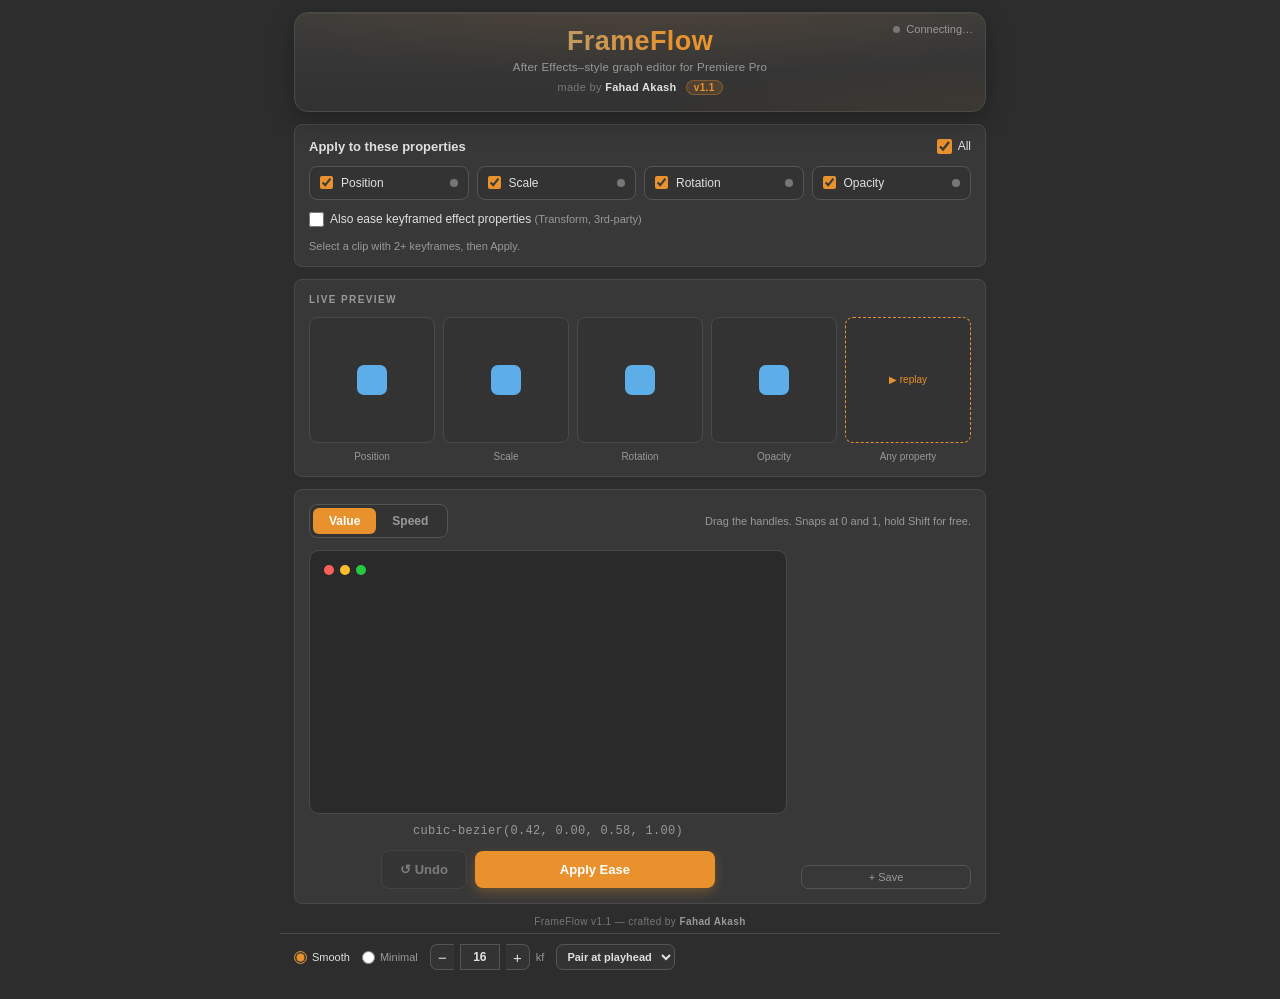
==== commit f7c03f71: "Move Undo button next to Apply Ease button and remove old footer actions" ====
--- a/client/index.html
+++ b/client/index.html
@@ -36,6 +36,18 @@
             <p class="hint effects-line" id="effectsLine"></p>
         </section>
 
+        <!-- Live preview -->
+        <section class="block">
+            <div class="section-cap" title="A live loop of your current ease applied to each property type">LIVE PREVIEW</div>
+            <div class="preview-row">
+                <div class="preview-cell" data-preview="position" title="Your ease previewed as movement"><div class="stage"><div class="dot-box" id="pvPosition"></div></div><span>Position</span></div>
+                <div class="preview-cell" data-preview="scale" title="Your ease previewed as scaling"><div class="stage"><div class="dot-box" id="pvScale"></div></div><span>Scale</span></div>
+                <div class="preview-cell" data-preview="rotation" title="Your ease previewed as rotation"><div class="stage"><div class="dot-box" id="pvRotation"></div></div><span>Rotation</span></div>
+                <div class="preview-cell" data-preview="opacity" title="Your ease previewed as a fade"><div class="stage"><div class="dot-box" id="pvOpacity"></div></div><span>Opacity</span></div>
+                <div class="preview-cell more" id="replayBtn" title="Replay the preview loop"><div class="stage"><div class="more-badge">▶ replay</div></div><span>Any property</span></div>
+            </div>
+        </section>
+
         <!-- Editor + Presets (side-by-side) -->
         <section class="block editor-block">
             <div class="row spread">
@@ -58,6 +70,7 @@
                     </div>
                     <div class="readout" id="readout" title="The ease as a CSS-style cubic-bezier — the four handle coordinates">cubic-bezier(0.42, 0.00, 0.58, 1.00)</div>
                     <div class="editor-actions">
+                        <button class="undo-btn" id="undoBtn" title="Restore properties to how they were before the last Apply (Ctrl+Z)" disabled>↺ Undo</button>
                         <button class="apply-btn-main" id="applyBtnMain" title="Apply the ease onto the selected clip's properties">Apply Ease</button>
                     </div>
                 </div>
@@ -65,18 +78,6 @@
                     <div class="preset-grid" id="presetScroll"></div>
                     <button class="ghost-btn save-btn" id="savePresetBtn" title="Save the current curve as a reusable preset">+ Save</button>
                 </div>
-            </div>
-        </section>
-
-        <!-- Live preview -->
-        <section class="block">
-            <div class="section-cap" title="A live loop of your current ease applied to each property type">LIVE PREVIEW</div>
-            <div class="preview-row">
-                <div class="preview-cell" data-preview="position" title="Your ease previewed as movement"><div class="stage"><div class="dot-box" id="pvPosition"></div></div><span>Position</span></div>
-                <div class="preview-cell" data-preview="scale" title="Your ease previewed as scaling"><div class="stage"><div class="dot-box" id="pvScale"></div></div><span>Scale</span></div>
-                <div class="preview-cell" data-preview="rotation" title="Your ease previewed as rotation"><div class="stage"><div class="dot-box" id="pvRotation"></div></div><span>Rotation</span></div>
-                <div class="preview-cell" data-preview="opacity" title="Your ease previewed as a fade"><div class="stage"><div class="dot-box" id="pvOpacity"></div></div><span>Opacity</span></div>
-                <div class="preview-cell more" id="replayBtn" title="Replay the preview loop"><div class="stage"><div class="more-badge">▶ replay</div></div><span>Any property</span></div>
             </div>
         </section>
 
@@ -101,10 +102,6 @@
                 </select>
                 <span class="mode-caption" id="modeCaption"></span>
             </div>
-            <div class="apply-actions">
-                <button class="undo-btn" id="undoBtn" title="Restore properties to how they were before the last Apply (Ctrl+Z)" disabled>↺ Undo</button>
-                <button class="apply-btn" id="applyBtn" title="Bake the ease onto the selected clip's ticked properties, between the keyframe pair chosen on the left">Apply to selection</button>
-            </div>
         </footer>
 
         <div class="toast" id="toast"></div>
--- a/client/css/style.css
+++ b/client/css/style.css
@@ -163,6 +163,8 @@
 .editor-actions {
     display: flex;
     justify-content: center;
+    align-items: center;
+    gap: 8px;
     margin-top: 12px;
 }
 .apply-btn-main {
@@ -332,24 +334,15 @@
     border-radius: 5px; padding: 1px 6px; margin-left: 2px;
 }
 .ease-type.linear { color: var(--muted); background: transparent; border: 1px solid var(--stroke-2); }
-.apply-btn {
-    background: var(--accent); color: #fff; border: none; border-radius: 9px;
-    padding: 11px 20px; font-size: 13px; font-weight: 700; cursor: pointer; font-family: var(--font);
-    box-shadow: 0 6px 18px rgba(232,145,45,.35); white-space: nowrap; flex: 1 1 auto;
-}
-.undo-btn { white-space: nowrap; flex: 0 0 auto; }
-.apply-actions { display: flex; align-items: center; gap: 8px; flex: 1 1 auto; justify-content: flex-end; }
 .undo-btn {
+    white-space: nowrap;
     background: var(--panel-2); color: var(--text); border: 1px solid var(--stroke-2);
-    border-radius: 9px; padding: 10px 14px; font-size: 12px; font-weight: 600;
+    border-radius: 8px; padding: 11px 18px; font-size: 13px; font-weight: 600;
     cursor: pointer; font-family: var(--font); transition: border-color .15s, color .15s;
 }
 .undo-btn:hover:not(:disabled) { border-color: var(--accent); color: #fff; }
 .undo-btn:active:not(:disabled) { transform: translateY(1px); }
 .undo-btn:disabled { opacity: .4; cursor: not-allowed; }
-.apply-btn:hover { filter: brightness(1.08); }
-.apply-btn:active { transform: translateY(1px); }
-.apply-btn:disabled { opacity: .5; cursor: not-allowed; box-shadow: none; }
 
 /* Toast — slides down from the top, always fully visible, above everything */
 .toast {
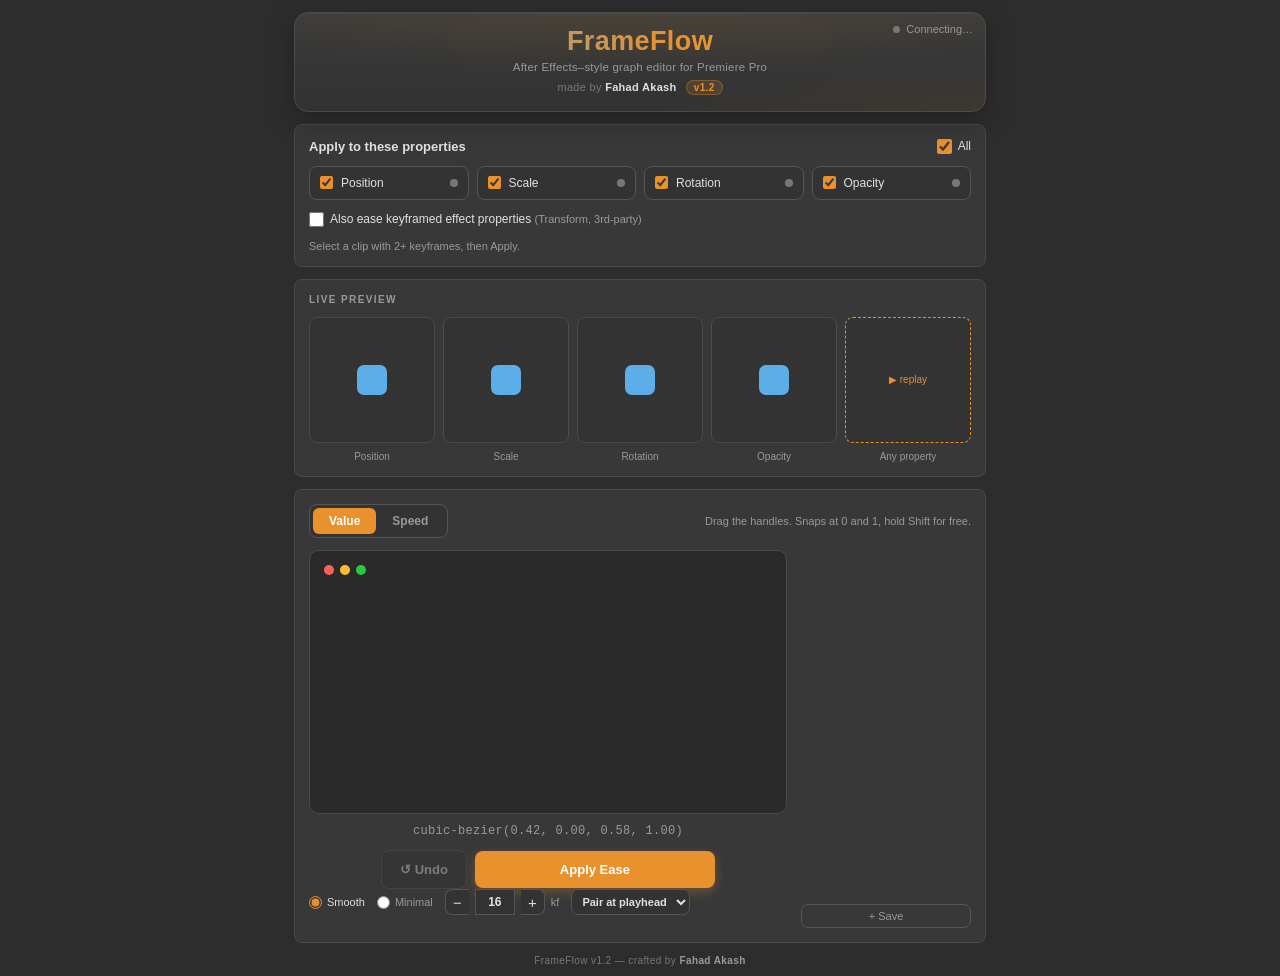
==== commit ebed16e5: "Bump version to 1.2" ====
--- a/client/index.html
+++ b/client/index.html
@@ -13,7 +13,7 @@
             <span class="status" id="hostStatus" title="Connection to Premiere Pro"><span class="dot"></span> Connecting…</span>
             <h1 class="hero-title" title="FrameFlow — an After Effects–style value &amp; speed graph editor for Premiere Pro">FrameFlow</h1>
             <p class="hero-sub">After Effects–style graph editor for Premiere Pro</p>
-            <p class="hero-meta">made by <b title="Author">Fahad Akash</b> <span class="ver" title="Version 1.1">v1.1</span></p>
+            <p class="hero-meta">made by <b title="Author">Fahad Akash</b> <span class="ver" title="Version 1.2">v1.2</span></p>
         </header>
 
         <!-- Properties -->
@@ -73,6 +73,23 @@
                         <button class="undo-btn" id="undoBtn" title="Restore properties to how they were before the last Apply (Ctrl+Z)" disabled>↺ Undo</button>
                         <button class="apply-btn-main" id="applyBtnMain" title="Apply the ease onto the selected clip's properties">Apply Ease</button>
                     </div>
+                    <div class="apply-mode">
+                        <label class="radio" title="Traces your exact curve with a smooth set of keyframes (~16). Best fidelity. Recommended."><input type="radio" name="applyMode" value="smooth" data-density="16" checked /><span>Smooth</span></label>
+                        <label class="radio" title="Traces your curve with only a few keyframes (~6). Cleaner &amp; lighter, still accurate — and it always applies."><input type="radio" name="applyMode" value="minimal" data-density="6" /><span>Minimal</span></label>
+                        <span class="dens" id="densWrap">
+                            <button class="step" id="densMinus" type="button" tabindex="-1" aria-label="Fewer keyframes" title="Fewer keyframes">&minus;</button>
+                            <input id="densInput" type="number" min="3" max="120" value="16" title="How many keyframes to bake — fewer is cleaner, more is smoother" />
+                            <button class="step" id="densPlus" type="button" tabindex="-1" aria-label="More keyframes" title="More keyframes">+</button>
+                            <span class="dens-label" title="keyframes">kf</span>
+                        </span>
+                        <select class="segsel" id="segMode" title="Which pair of YOUR keyframes to bake between. Keyframes FrameFlow baked earlier are not counted as pairs — only the ones you placed by hand.">
+                            <option value="playhead" selected>Pair at playhead</option>
+                            <option value="last">Newest pair</option>
+                            <option value="first">First pair</option>
+                            <option value="all">Every pair</option>
+                        </select>
+                        <span class="mode-caption" id="modeCaption"></span>
+                    </div>
                 </div>
                 <div class="preset-sidebar">
                     <div class="preset-grid" id="presetScroll"></div>
@@ -81,28 +98,7 @@
             </div>
         </section>
 
-        <div class="credit">FrameFlow v1.1 — crafted by <b>Fahad Akash</b></div>
-
-        <!-- Apply bar -->
-        <footer class="applybar">
-            <div class="apply-mode">
-                <label class="radio" title="Traces your exact curve with a smooth set of keyframes (~16). Best fidelity. Recommended."><input type="radio" name="applyMode" value="smooth" data-density="16" checked /><span>Smooth</span></label>
-                <label class="radio" title="Traces your curve with only a few keyframes (~6). Cleaner &amp; lighter, still accurate — and it always applies."><input type="radio" name="applyMode" value="minimal" data-density="6" /><span>Minimal</span></label>
-                <span class="dens" id="densWrap">
-                    <button class="step" id="densMinus" type="button" tabindex="-1" aria-label="Fewer keyframes" title="Fewer keyframes">&minus;</button>
-                    <input id="densInput" type="number" min="3" max="120" value="16" title="How many keyframes to bake — fewer is cleaner, more is smoother" />
-                    <button class="step" id="densPlus" type="button" tabindex="-1" aria-label="More keyframes" title="More keyframes">+</button>
-                    <span class="dens-label" title="keyframes">kf</span>
-                </span>
-                <select class="segsel" id="segMode" title="Which pair of YOUR keyframes to bake between. Keyframes FrameFlow baked earlier are not counted as pairs — only the ones you placed by hand.">
-                    <option value="playhead" selected>Pair at playhead</option>
-                    <option value="last">Newest pair</option>
-                    <option value="first">First pair</option>
-                    <option value="all">Every pair</option>
-                </select>
-                <span class="mode-caption" id="modeCaption"></span>
-            </div>
-        </footer>
+        <div class="credit">FrameFlow v1.2 — crafted by <b>Fahad Akash</b></div>
 
         <div class="toast" id="toast"></div>
     </div>
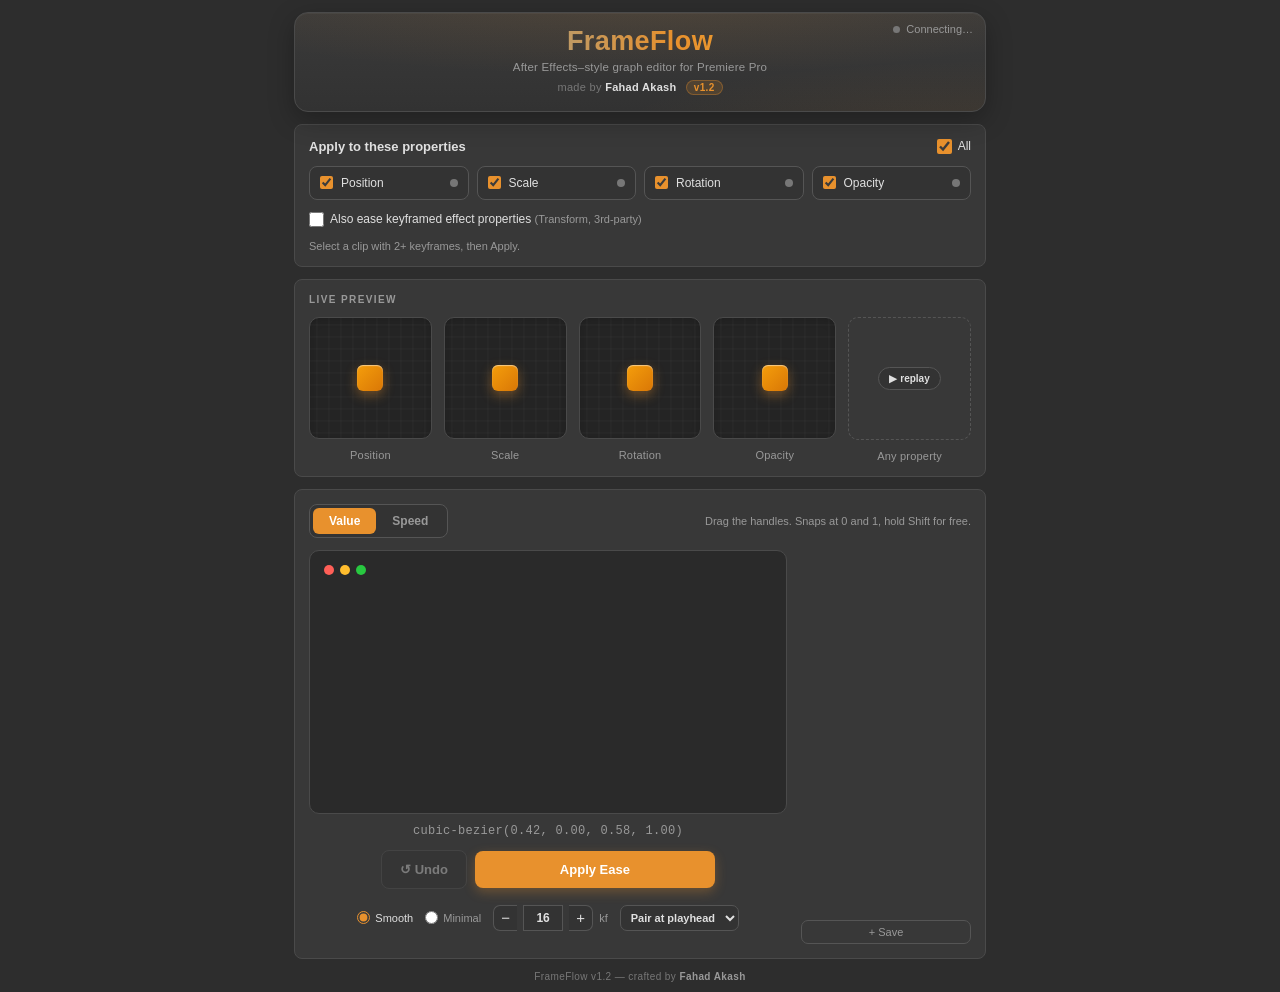
==== commit c01a41c2: "Feat: Add dynamic UI checkboxes to explicitly select which custom properties to ease" ====
--- a/client/index.html
+++ b/client/index.html
@@ -32,8 +32,8 @@
                 <label class="prop-chip" title="Apply the ease to Opacity"><input type="checkbox" data-prop="opacity" checked /><span>Opacity</span><i class="kf-dot" data-dot="opacity" title="Green = has keyframes · Dim = no keyframes yet · Hollow = not on this clip"></i></label>
             </div>
             <label class="check inline anykeyed" title="Also ease ANY parameter that has 2+ keyframes — covers the Transform effect and third-party plugin properties with custom names"><input type="checkbox" id="anyKeyed" /><span>Also ease keyframed effect properties <em>(Transform, 3rd-party)</em></span></label>
+            <div class="custom-prop-grid" id="customPropsList"></div>
             <p class="hint" id="selectionHint">Select a clip with 2+ keyframes, then Apply.</p>
-            <p class="hint effects-line" id="effectsLine"></p>
         </section>
 
         <!-- Live preview -->
--- a/client/css/style.css
+++ b/client/css/style.css
@@ -126,8 +126,19 @@
 .anykeyed { margin-top: 12px; }
 .anykeyed span { font-size: 12px; color: var(--text); }
 .anykeyed em { font-style: normal; color: var(--muted); font-size: 11px; }
-.effects-line { margin-top: 6px; color: var(--accent); font-size: 11px; }
-.effects-line:empty { display: none; }
+
+/* Dynamic custom property checkboxes */
+.custom-prop-grid { 
+    display: flex; flex-wrap: wrap; gap: 8px; margin-top: 8px; margin-left: 28px;
+}
+.custom-prop-grid:empty { display: none; }
+.custom-prop-chip {
+    display: flex; align-items: center; gap: 6px; padding: 4px 10px;
+    background: var(--panel-2); border: 1px solid var(--stroke-2); border-radius: 6px;
+    cursor: pointer; font-size: 11px; color: var(--text); transition: all 0.2s;
+}
+.custom-prop-chip:hover { border-color: var(--stroke); }
+.custom-prop-chip input[type="checkbox"] { margin: 0; }
 
 /* Segmented control */
 .seg { display: inline-flex; background: var(--panel-2); border: 1px solid var(--stroke-2); border-radius: 8px; padding: 3px; }
@@ -267,27 +278,52 @@
 .ghost-btn:hover { color: var(--text); border-color: #666; }
 
 /* Live preview */
-.preview-row { display: grid; grid-template-columns: repeat(auto-fit, minmax(64px, 1fr)); gap: 8px; margin-top: 12px; }
-.preview-cell { display: flex; flex-direction: column; align-items: center; gap: 8px; }
-.preview-cell span { font-size: 10px; color: var(--muted); }
+.preview-row { display: grid; grid-template-columns: repeat(auto-fit, minmax(64px, 1fr)); gap: 12px; margin-top: 12px; }
+.preview-cell { display: flex; flex-direction: column; align-items: center; gap: 10px; }
+.preview-cell span { font-size: 11px; font-weight: 500; color: var(--muted); letter-spacing: 0.2px; }
 .stage {
-    width: 100%; aspect-ratio: 1 / 1; background: var(--panel-2);
-    border: 1px solid var(--stroke); border-radius: 8px; position: relative; overflow: hidden;
+    width: 100%; aspect-ratio: 1 / 1; 
+    background-color: #242424;
+    background-image: 
+        linear-gradient(rgba(255,255,255,0.03) 1px, transparent 1px),
+        linear-gradient(90deg, rgba(255,255,255,0.03) 1px, transparent 1px);
+    background-size: 12px 12px;
+    background-position: center center;
+    border: 1px solid var(--stroke); border-radius: 10px; position: relative; overflow: hidden;
     display: flex; align-items: center; justify-content: center;
-}
-.dot-box { width: 30px; height: 30px; border-radius: 7px; background: var(--curve); }
-.preview-cell.more .stage { border-style: dashed; border-color: var(--accent); }
-.more-badge { font-size: 10px; color: var(--accent); cursor: pointer; }
-
-/* Apply bar */
-.applybar {
-    position: sticky; bottom: 0; z-index: 5;
-    background: var(--bg); border-top: 1px solid var(--stroke);
-    margin: 6px -14px 0; padding: 10px 14px calc(8px + env(safe-area-inset-bottom, 0px));
-    display: flex; align-items: center; justify-content: space-between; gap: 10px; flex-wrap: wrap;
-}
-.range-opt { font-size: 11px; }
-.apply-mode { display: flex; align-items: center; gap: 10px 12px; font-size: 11px; flex-wrap: wrap; flex: 1 1 200px; min-width: 0; }
+    box-shadow: inset 0 2px 8px rgba(0,0,0,0.15);
+}
+.dot-box { 
+    width: 26px; height: 26px; border-radius: 6px; 
+    background: linear-gradient(135deg, #f59e0b, #d97706); 
+    box-shadow: 0 4px 12px rgba(232, 145, 45, 0.4), inset 0 1px 1px rgba(255,255,255,0.5);
+}
+.preview-cell.more .stage { 
+    background: var(--panel); border: 1px dashed var(--stroke-2);
+    cursor: pointer; transition: all 0.2s; box-shadow: none;
+}
+.preview-cell.more:hover .stage {
+    border-color: var(--accent); background: #2a2a2a;
+}
+.more-badge { 
+    font-size: 10px; font-weight: 600; color: var(--text); background: var(--panel-2);
+    padding: 5px 10px; border-radius: 12px; border: 1px solid var(--stroke-2);
+    transition: all 0.2s; display: flex; align-items: center; gap: 4px;
+}
+.preview-cell.more:hover .more-badge {
+    background: var(--accent); color: #fff; border-color: var(--accent);
+}
+
+.apply-mode {
+    display: flex;
+    align-items: center;
+    justify-content: center;
+    gap: 10px 12px;
+    font-size: 11px;
+    flex-wrap: wrap;
+    margin-top: 16px;
+    width: 100%;
+}
 .radio { display: inline-flex; align-items: center; gap: 5px; cursor: pointer; color: var(--muted); }
 .radio input { accent-color: var(--accent); }
 .radio input:checked + span { color: var(--text); }
